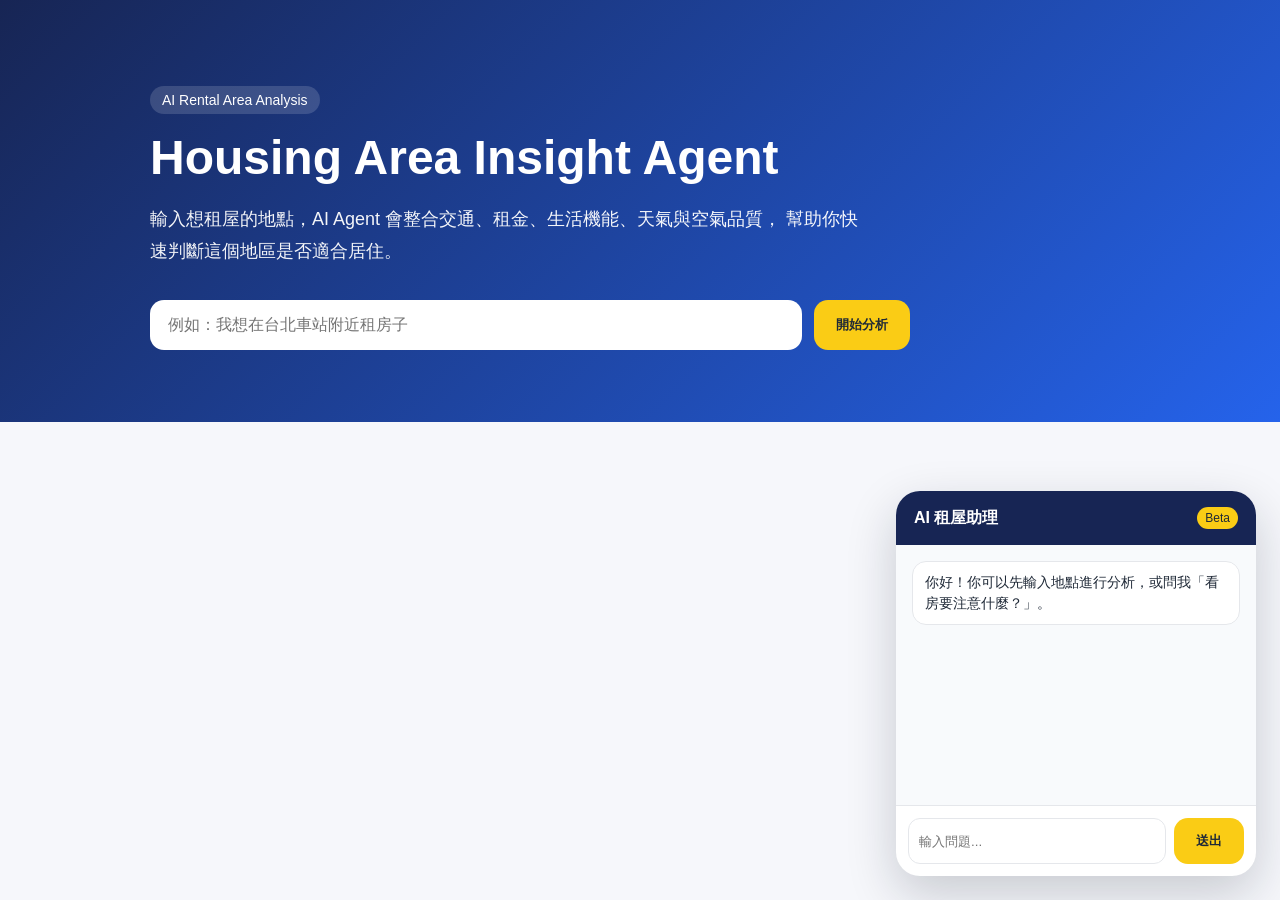
==== templates/index.html @ 74d87baa "feat: add initial housing area insight web app" ====
<!DOCTYPE html>
<html lang="zh-Hant">
<head>
    <meta charset="UTF-8">
    <meta name="viewport" content="width=device-width, initial-scale=1.0">
    <title>Housing Area Insight Agent</title>
    <link rel="stylesheet" href="/static/css/style.css">
</head>
<body>
    <header class="hero">
        <div class="hero-content">
            <p class="tag">AI Rental Area Analysis</p>
            <h1>Housing Area Insight Agent</h1>
            <p class="subtitle">
                輸入想租屋的地點，AI Agent 會整合交通、租金、生活機能、天氣與空氣品質，
                幫助你快速判斷這個地區是否適合居住。
            </p>

            <div class="search-box">
                <input id="locationInput" type="text" placeholder="例如：我想在台北車站附近租房子">
                <button onclick="analyzeArea()">開始分析</button>
            </div>
        </div>
    </header>

    <main class="container">
        <section id="loading" class="loading hidden">
            AI Agent 正在分析中...
        </section>

        <section id="resultSection" class="hidden">
            <h2 id="resultTitle">地區分析結果</h2>

            <div class="cards">
                <div class="card">
                    <p class="card-label">交通便利性</p>
                    <h3 id="transportScore">--</h3>
                    <p id="transportSummary">--</p>
                </div>

                <div class="card">
                    <p class="card-label">生活機能</p>
                    <h3 id="facilityScore">--</h3>
                    <p id="facilitySummary">--</p>
                </div>

                <div class="card">
                    <p class="card-label">租金等級</p>
                    <h3 id="rentalLevel">--</h3>
                    <p id="rentalSummary">--</p>
                </div>

                <div class="card">
                    <p class="card-label">空氣品質</p>
                    <h3 id="airQuality">--</h3>
                    <p id="airSummary">--</p>
                </div>
            </div>

            <section class="analysis-panel">
                <h2>AI 地區摘要</h2>
                <p id="aiSummary"></p>
            </section>

            <section class="details-grid">
                <div class="detail-card">
                    <h3>天氣資訊</h3>
                    <p id="weatherInfo"></p>
                </div>

                <div class="detail-card">
                    <h3>租金資訊</h3>
                    <p id="rentalInfo"></p>
                </div>

                <div class="detail-card">
                    <h3>優點</h3>
                    <ul id="prosList"></ul>
                </div>

                <div class="detail-card">
                    <h3>可能缺點</h3>
                    <ul id="consList"></ul>
                </div>

                <div class="detail-card wide">
                    <h3>適合族群</h3>
                    <ul id="suitableList"></ul>
                </div>

                <div class="detail-card wide">
                    <h3>整體建議</h3>
                    <p id="suggestion"></p>
                </div>
            </section>
        </section>
    </main>

    <section class="chatbot">
        <div class="chat-header">
            <strong>AI 租屋助理</strong>
            <span>Beta</span>
        </div>

        <div id="chatMessages" class="chat-messages">
            <div class="bot-message">
                你好！你可以先輸入地點進行分析，或問我「看房要注意什麼？」。
            </div>
        </div>

        <div class="chat-input">
            <input id="chatInput" type="text" placeholder="輸入問題...">
            <button onclick="sendChat()">送出</button>
        </div>
    </section>

    <script src="/static/js/app.js"></script>
</body>
</html>
---- static/css/style.css ----
* {
    box-sizing: border-box;
}

body {
    margin: 0;
    font-family: -apple-system, BlinkMacSystemFont, "Segoe UI", "Noto Sans TC", sans-serif;
    background: #f6f7fb;
    color: #1f2937;
}

.hero {
    padding: 72px 24px;
    background: linear-gradient(135deg, #172554, #2563eb);
    color: white;
}

.hero-content {
    max-width: 980px;
    margin: 0 auto;
}

.tag {
    display: inline-block;
    padding: 6px 12px;
    border-radius: 999px;
    background: rgba(255, 255, 255, 0.15);
    font-size: 14px;
    margin-bottom: 16px;
}

h1 {
    font-size: 48px;
    margin: 0 0 16px;
}

.subtitle {
    max-width: 720px;
    line-height: 1.8;
    font-size: 18px;
    opacity: 0.95;
}

.search-box {
    margin-top: 32px;
    display: flex;
    max-width: 760px;
    gap: 12px;
}

.search-box input {
    flex: 1;
    padding: 16px 18px;
    border-radius: 14px;
    border: none;
    font-size: 16px;
}

.search-box button,
.chat-input button {
    padding: 14px 22px;
    border: none;
    border-radius: 14px;
    background: #facc15;
    color: #1f2937;
    font-weight: 700;
    cursor: pointer;
}

.container {
    max-width: 1100px;
    margin: 40px auto 120px;
    padding: 0 24px;
}

.hidden {
    display: none;
}

.loading {
    padding: 24px;
    border-radius: 18px;
    background: white;
    box-shadow: 0 12px 30px rgba(15, 23, 42, 0.08);
}

.cards {
    display: grid;
    grid-template-columns: repeat(4, 1fr);
    gap: 18px;
    margin: 24px 0;
}

.card,
.analysis-panel,
.detail-card {
    background: white;
    border-radius: 22px;
    padding: 24px;
    box-shadow: 0 12px 30px rgba(15, 23, 42, 0.08);
}

.card-label {
    color: #64748b;
    font-size: 14px;
    margin: 0 0 8px;
}

.card h3 {
    margin: 0 0 12px;
    font-size: 28px;
    color: #1d4ed8;
}

.card p,
.analysis-panel p,
.detail-card p,
.detail-card li {
    line-height: 1.7;
}

.analysis-panel {
    margin: 24px 0;
}

.details-grid {
    display: grid;
    grid-template-columns: repeat(2, 1fr);
    gap: 18px;
}

.wide {
    grid-column: span 1;
}

.chatbot {
    position: fixed;
    right: 24px;
    bottom: 24px;
    width: 360px;
    background: white;
    border-radius: 24px;
    box-shadow: 0 18px 50px rgba(15, 23, 42, 0.2);
    overflow: hidden;
    z-index: 10;
}

.chat-header {
    padding: 16px 18px;
    background: #172554;
    color: white;
    display: flex;
    justify-content: space-between;
    align-items: center;
}

.chat-header span {
    font-size: 12px;
    background: #facc15;
    color: #1f2937;
    padding: 4px 8px;
    border-radius: 999px;
}

.chat-messages {
    height: 260px;
    padding: 16px;
    overflow-y: auto;
    background: #f8fafc;
}

.bot-message,
.user-message {
    padding: 10px 12px;
    border-radius: 14px;
    margin-bottom: 10px;
    line-height: 1.5;
    font-size: 14px;
}

.bot-message {
    background: white;
    border: 1px solid #e5e7eb;
}

.user-message {
    background: #dbeafe;
    margin-left: 40px;
}

.chat-input {
    padding: 12px;
    display: flex;
    gap: 8px;
    border-top: 1px solid #e5e7eb;
}

.chat-input input {
    flex: 1;
    border: 1px solid #e5e7eb;
    border-radius: 12px;
    padding: 10px;
}

@media (max-width: 900px) {
    .cards,
    .details-grid {
        grid-template-columns: 1fr;
    }

    .search-box {
        flex-direction: column;
    }

    .chatbot {
        position: static;
        width: auto;
        margin: 24px;
    }

    h1 {
        font-size: 36px;
    }
}
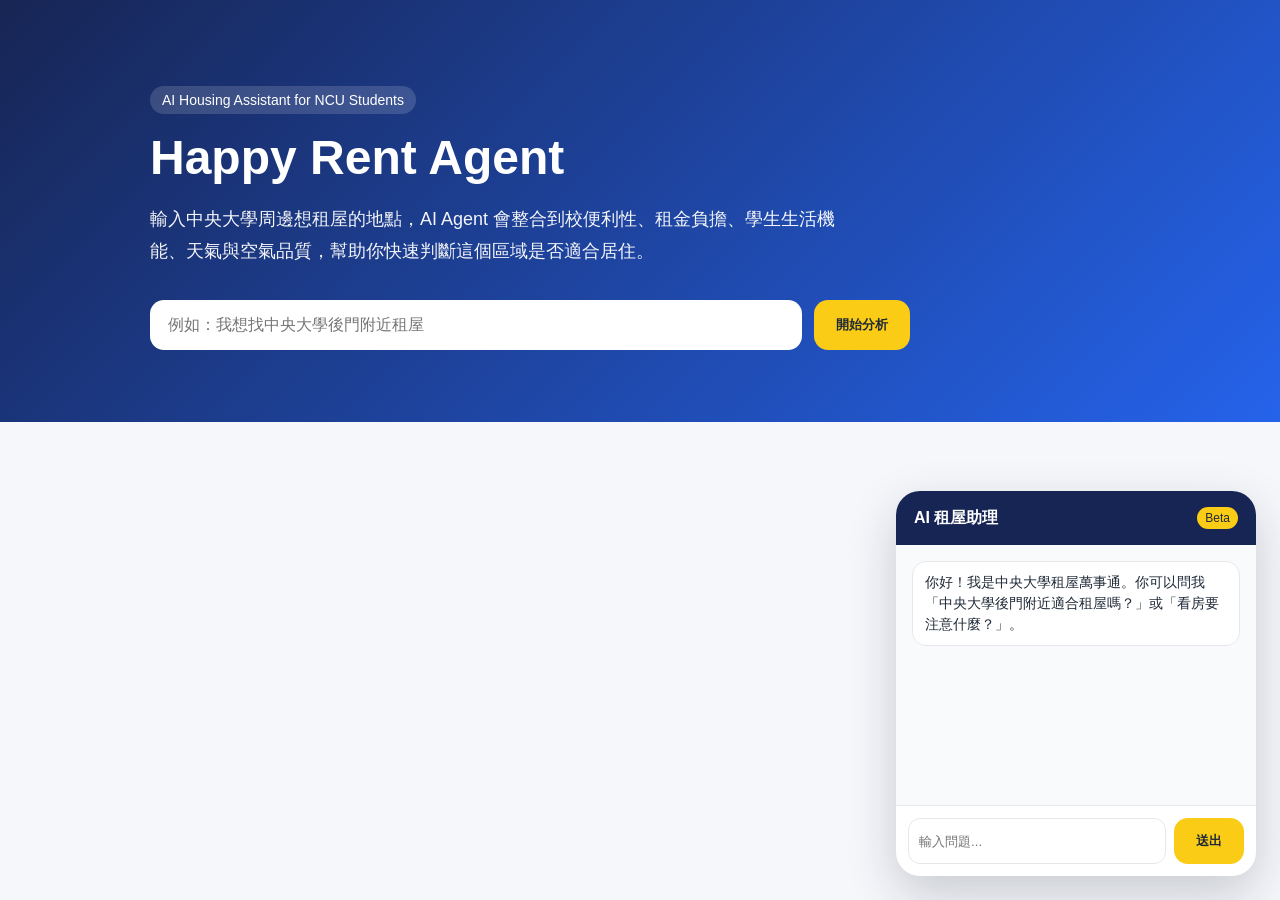
==== commit 17138cb8: "feat: add NCU commute analysis" ====
--- a/templates/index.html
+++ b/templates/index.html
@@ -9,15 +9,14 @@
 <body>
     <header class="hero">
         <div class="hero-content">
-            <p class="tag">AI Rental Area Analysis</p>
-            <h1>Housing Area Insight Agent</h1>
+            <p class="tag">AI Housing Assistant for NCU Students</p>
+            <h1>Happy Rent Agent</h1>
             <p class="subtitle">
-                輸入想租屋的地點，AI Agent 會整合交通、租金、生活機能、天氣與空氣品質，
-                幫助你快速判斷這個地區是否適合居住。
+                輸入中央大學周邊想租屋的地點，AI Agent 會整合到校便利性、租金負擔、學生生活機能、天氣與空氣品質，幫助你快速判斷這個區域是否適合居住。
             </p>
 
             <div class="search-box">
-                <input id="locationInput" type="text" placeholder="例如：我想在台北車站附近租房子">
+                <input id="locationInput" type="text" placeholder="例如：我想找中央大學後門附近租屋">
                 <button onclick="analyzeArea()">開始分析</button>
             </div>
         </div>
@@ -33,9 +32,9 @@
 
             <div class="cards">
                 <div class="card">
-                    <p class="card-label">交通便利性</p>
-                    <h3 id="transportScore">--</h3>
-                    <p id="transportSummary">--</p>
+                    <p class="card-label">到校便利性</p>
+                    <h3 id="commuteScore">--</h3>
+                    <p id="commuteSummary">--</p>
                 </div>
 
                 <div class="card">
@@ -45,7 +44,7 @@
                 </div>
 
                 <div class="card">
-                    <p class="card-label">租金等級</p>
+                    <p class="card-label">租金負擔</p>
                     <h3 id="rentalLevel">--</h3>
                     <p id="rentalSummary">--</p>
                 </div>
@@ -60,9 +59,13 @@
             <section class="analysis-panel">
                 <h2>AI 地區摘要</h2>
                 <p id="aiSummary"></p>
+                <p class="coordinate-text" id="coordinateText"></p>
             </section>
-
             <section class="details-grid">
+                <div class="detail-card">
+                    <h3>到校方式估算</h3>
+                    <p id="commuteInfo"></p>
+                </div>
                 <div class="detail-card">
                     <h3>天氣資訊</h3>
                     <p id="weatherInfo"></p>
@@ -104,7 +107,7 @@
 
         <div id="chatMessages" class="chat-messages">
             <div class="bot-message">
-                你好！你可以先輸入地點進行分析，或問我「看房要注意什麼？」。
+                你好！我是中央大學租屋萬事通。你可以問我「中央大學後門附近適合租屋嗎？」或「看房要注意什麼？」。
             </div>
         </div>
 
--- a/static/css/style.css
+++ b/static/css/style.css
@@ -221,4 +221,10 @@
     h1 {
         font-size: 36px;
     }
+}
+
+.coordinate-text {
+    margin-top: 12px;
+    color: #64748b;
+    font-size: 14px;
 }
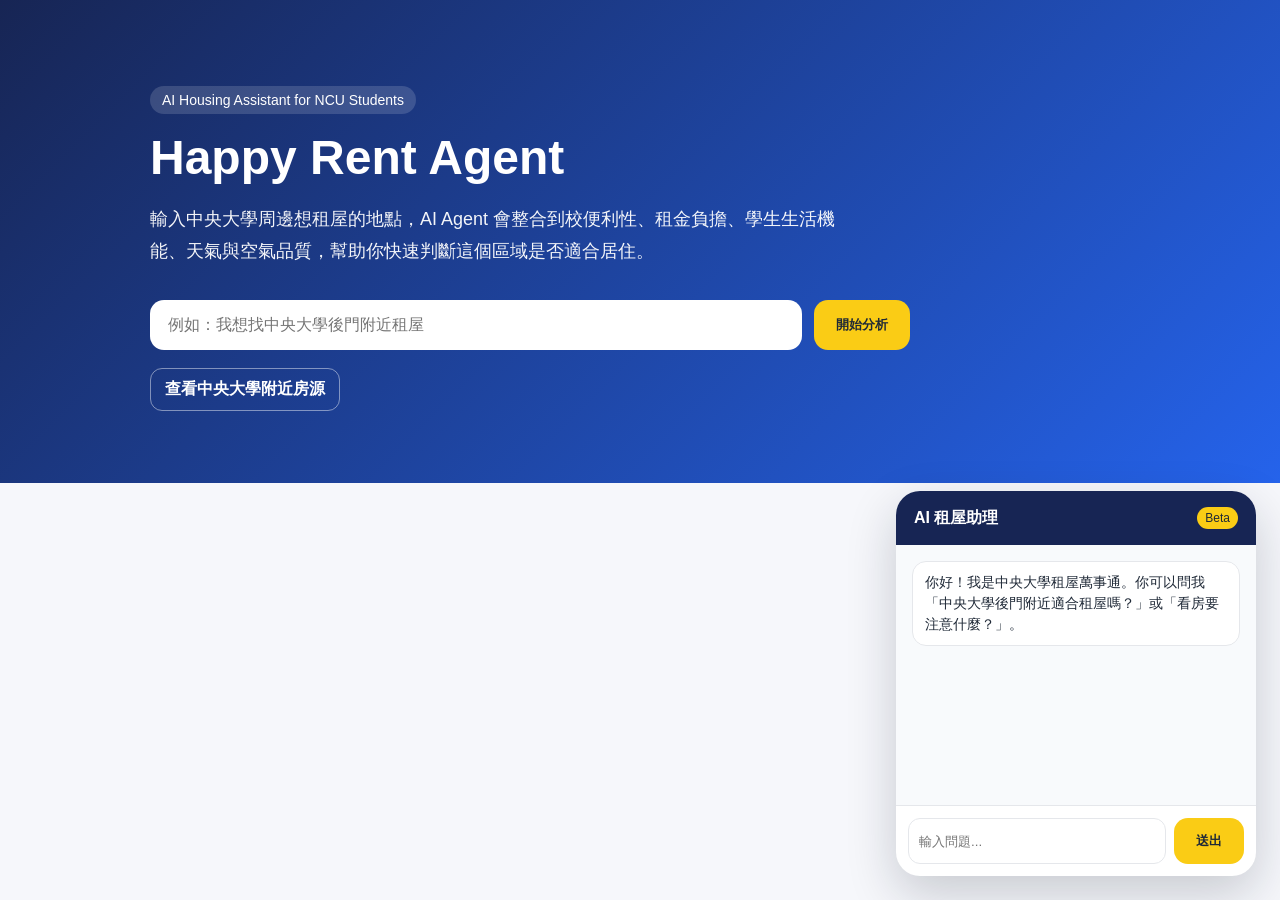
==== commit aded24a2: "feat: add listings page with database data" ====
--- a/templates/index.html
+++ b/templates/index.html
@@ -18,6 +18,11 @@
             <div class="search-box">
                 <input id="locationInput" type="text" placeholder="例如：我想找中央大學後門附近租屋">
                 <button onclick="analyzeArea()">開始分析</button>
+            </div>
+            <div class="hero-actions">
+                <a href="/listings" class="secondary-link">
+                    查看中央大學附近房源
+                </a>
             </div>
         </div>
     </header>
@@ -74,6 +79,7 @@
                 <div class="detail-card">
                     <h3>租金資訊</h3>
                     <p id="rentalInfo"></p>
+                    <p class="source-text" id="rentalNote"></p>
                 </div>
 
                 <div class="detail-card">
--- a/static/css/style.css
+++ b/static/css/style.css
@@ -227,4 +227,283 @@
     margin-top: 12px;
     color: #64748b;
     font-size: 14px;
+}
+.source-text {
+    margin-top: 10px;
+    color: #94a3b8;
+    font-size: 13px;
+}
+
+/* ============================================================
+   Navbar 導覽列
+   ============================================================ */
+
+.navbar {
+    height: 72px;
+    padding: 0 32px;
+    background: white;
+    display: flex;
+    align-items: center;
+    justify-content: space-between;
+    box-shadow: 0 8px 24px rgba(15, 23, 42, 0.06);
+    position: sticky;
+    top: 0;
+    z-index: 20;
+}
+
+.nav-brand {
+    font-weight: 800;
+    color: #172554;
+    font-size: 20px;
+}
+
+.nav-links {
+    display: flex;
+    gap: 18px;
+}
+
+.nav-links a {
+    color: #334155;
+    text-decoration: none;
+    font-weight: 600;
+}
+
+.nav-links a:hover {
+    color: #2563eb;
+}
+
+
+/* ============================================================
+   Listings Page 房源列表頁
+   ============================================================ */
+
+.listings-hero {
+    padding: 56px 24px;
+    background: linear-gradient(135deg, #172554, #1d4ed8);
+    color: white;
+}
+
+.listings-hero > div {
+    max-width: 1100px;
+    margin: 0 auto;
+}
+
+.filter-panel {
+    background: white;
+    border-radius: 22px;
+    padding: 20px;
+    margin-bottom: 24px;
+    display: grid;
+    grid-template-columns: 1.4fr 1fr 1fr auto;
+    gap: 16px;
+    align-items: end;
+    box-shadow: 0 12px 30px rgba(15, 23, 42, 0.08);
+}
+
+.filter-group {
+    display: flex;
+    flex-direction: column;
+    gap: 8px;
+}
+
+.filter-group label {
+    font-size: 14px;
+    color: #64748b;
+    font-weight: 700;
+}
+
+.filter-group input,
+.filter-group select {
+    padding: 12px 14px;
+    border: 1px solid #e5e7eb;
+    border-radius: 14px;
+    font-size: 15px;
+}
+
+.filter-button {
+    padding: 13px 18px;
+    border: none;
+    border-radius: 14px;
+    background: #facc15;
+    color: #1f2937;
+    font-weight: 800;
+    cursor: pointer;
+}
+
+.listing-count {
+    margin: 18px 0;
+    color: #475569;
+}
+
+.listing-grid {
+    display: grid;
+    grid-template-columns: repeat(3, 1fr);
+    gap: 22px;
+}
+
+.listing-card {
+    background: white;
+    border-radius: 24px;
+    overflow: hidden;
+    box-shadow: 0 12px 30px rgba(15, 23, 42, 0.08);
+    display: flex;
+    flex-direction: column;
+}
+
+.listing-image-wrap {
+    width: 100%;
+    height: 190px;
+    background: #e2e8f0;
+    overflow: hidden;
+}
+
+.listing-image {
+    width: 100%;
+    height: 100%;
+    object-fit: cover;
+    display: block;
+}
+
+/* 圖片載入失敗時，避免畫面整個破掉 */
+.listing-image:not([src]),
+.listing-image[src=""] {
+    display: none;
+}
+
+.listing-content {
+    padding: 20px;
+}
+
+.listing-topline {
+    display: flex;
+    gap: 8px;
+    margin-bottom: 12px;
+}
+
+.area-badge,
+.room-badge {
+    padding: 5px 10px;
+    border-radius: 999px;
+    font-size: 12px;
+    font-weight: 700;
+}
+
+.area-badge {
+    background: #dbeafe;
+    color: #1d4ed8;
+}
+
+.room-badge {
+    background: #fef3c7;
+    color: #92400e;
+}
+
+.listing-card h2 {
+    font-size: 20px;
+    margin: 0 0 8px;
+    color: #0f172a;
+}
+
+.listing-address {
+    color: #64748b;
+    line-height: 1.6;
+    min-height: 48px;
+}
+
+.listing-rent {
+    font-size: 24px;
+    font-weight: 800;
+    color: #1d4ed8;
+    margin: 16px 0 10px;
+}
+
+.listing-meta {
+    display: flex;
+    flex-wrap: wrap;
+    gap: 8px;
+    margin-bottom: 12px;
+}
+
+.listing-meta span {
+    background: #f1f5f9;
+    padding: 6px 9px;
+    border-radius: 10px;
+    font-size: 13px;
+    color: #475569;
+}
+
+.listing-description {
+    color: #475569;
+    line-height: 1.7;
+    min-height: 52px;
+}
+
+.listing-actions {
+    margin-top: 16px;
+}
+
+.primary-link {
+    display: inline-block;
+    text-decoration: none;
+    background: #172554;
+    color: white;
+    padding: 10px 14px;
+    border-radius: 12px;
+    font-weight: 700;
+}
+
+.primary-link:hover {
+    background: #1d4ed8;
+}
+
+
+/* ============================================================
+   Responsive
+   ============================================================ */
+
+@media (max-width: 1000px) {
+    .listing-grid {
+        grid-template-columns: repeat(2, 1fr);
+    }
+
+    .filter-panel {
+        grid-template-columns: 1fr 1fr;
+    }
+}
+
+@media (max-width: 680px) {
+    .navbar {
+        padding: 0 18px;
+    }
+
+    .nav-links {
+        gap: 10px;
+        font-size: 14px;
+    }
+
+    .listing-grid {
+        grid-template-columns: 1fr;
+    }
+
+    .filter-panel {
+        grid-template-columns: 1fr;
+    }
+}
+
+.hero-actions {
+    margin-top: 18px;
+}
+
+.secondary-link {
+    display: inline-block;
+    color: white;
+    text-decoration: none;
+    font-weight: 700;
+    border: 1px solid rgba(255, 255, 255, 0.45);
+    padding: 10px 14px;
+    border-radius: 12px;
+}
+
+.secondary-link:hover {
+    background: rgba(255, 255, 255, 0.12);
 }
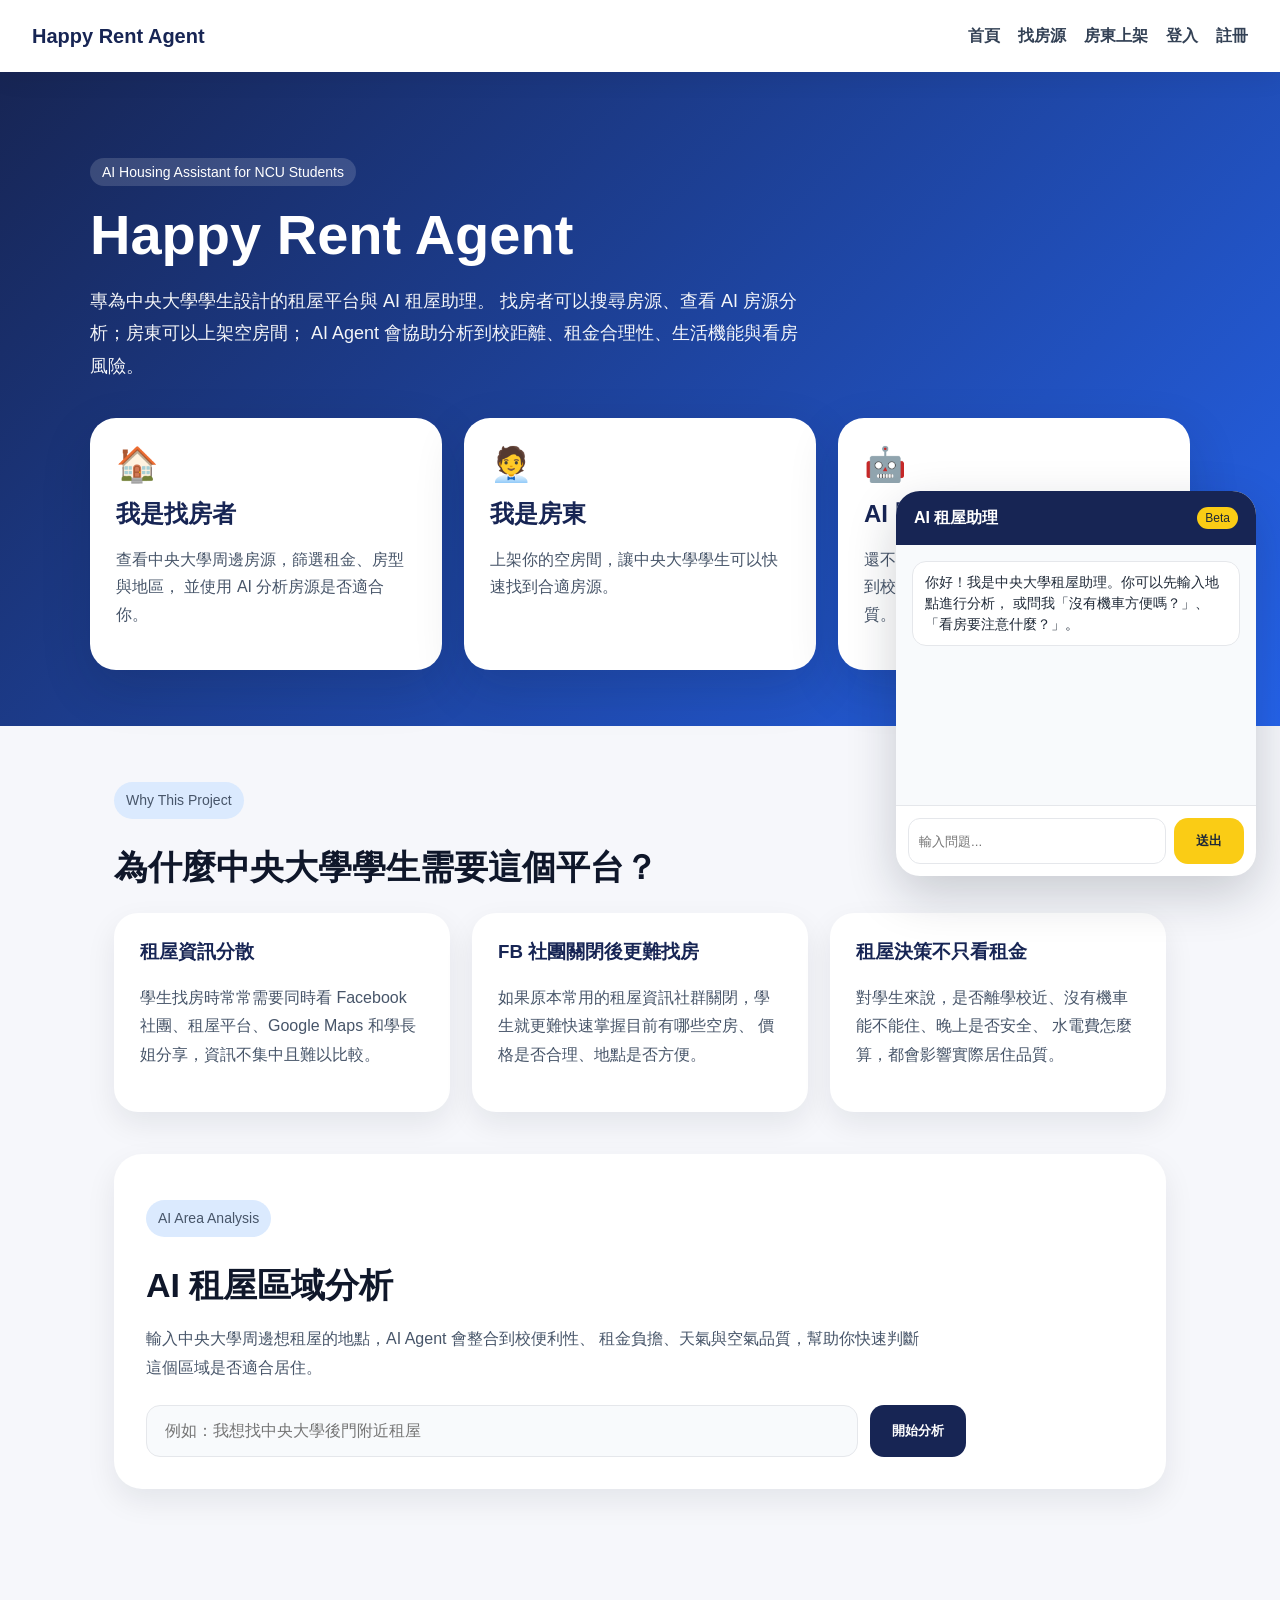
==== commit c038d989: "refactor: redesign homepage for rental platform" ====
--- a/templates/index.html
+++ b/templates/index.html
@@ -2,109 +2,225 @@
 <html lang="zh-Hant">
 <head>
     <meta charset="UTF-8">
+
+    <!-- 讓網頁在手機上也能正常縮放 -->
     <meta name="viewport" content="width=device-width, initial-scale=1.0">
-    <title>Housing Area Insight Agent</title>
+
+    <title>Happy Rent Agent | 中央大學租屋平台</title>
+
+    <!-- 共用 CSS -->
     <link rel="stylesheet" href="/static/css/style.css">
 </head>
 <body>
-    <header class="hero">
-        <div class="hero-content">
+
+    <!-- 導覽列 -->
+    <nav class="navbar">
+        <div class="nav-brand">
+            Happy Rent Agent
+        </div>
+
+        <div class="nav-links">
+            <a href="/">首頁</a>
+            <a href="/listings">找房源</a>
+            <a href="/landlord/new">房東上架</a>
+            <a href="/login">登入</a>
+            <a href="/register">註冊</a>
+        </div>
+    </nav>
+
+    <!-- 首頁 Hero 區塊 -->
+    <header class="home-hero">
+        <div class="home-hero-content">
+
             <p class="tag">AI Housing Assistant for NCU Students</p>
+
             <h1>Happy Rent Agent</h1>
+
             <p class="subtitle">
-                輸入中央大學周邊想租屋的地點，AI Agent 會整合到校便利性、租金負擔、學生生活機能、天氣與空氣品質，幫助你快速判斷這個區域是否適合居住。
+                專為中央大學學生設計的租屋平台與 AI 租屋助理。
+                找房者可以搜尋房源、查看 AI 房源分析；房東可以上架空房間；
+                AI Agent 會協助分析到校距離、租金合理性、生活機能與看房風險。
             </p>
 
-            <div class="search-box">
+            <!-- 三個主要入口 -->
+            <div class="home-action-grid">
+
+                <!-- 找房者入口 -->
+                <a href="/listings" class="home-action-card">
+                    <span class="action-icon">🏠</span>
+                    <h2>我是找房者</h2>
+                    <p>
+                        查看中央大學周邊房源，篩選租金、房型與地區，
+                        並使用 AI 分析房源是否適合你。
+                    </p>
+                </a>
+
+                <!-- 房東入口 -->
+                <a href="/landlord/new" class="home-action-card">
+                    <span class="action-icon">🧑‍💼</span>
+                    <h2>我是房東</h2>
+                    <p>
+                        上架你的空房間，讓中央大學學生可以快速找到合適房源。
+                    </p>
+                </a>
+
+                <!-- AI 分析入口 -->
+                <a href="#ai-area-analysis" class="home-action-card">
+                    <span class="action-icon">🤖</span>
+                    <h2>AI 區域分析</h2>
+                    <p>
+                        還不確定要住哪裡？輸入地點，讓 AI 分析到校便利性、
+                        租金負擔、天氣與空氣品質。
+                    </p>
+                </a>
+
+            </div>
+        </div>
+    </header>
+
+    <!-- 專案痛點介紹 -->
+    <main class="container">
+
+        <section class="problem-section">
+            <div class="section-heading">
+                <p class="tag dark-tag">Why This Project</p>
+                <h2>為什麼中央大學學生需要這個平台？</h2>
+            </div>
+
+            <div class="problem-grid">
+
+                <div class="problem-card">
+                    <h3>租屋資訊分散</h3>
+                    <p>
+                        學生找房時常常需要同時看 Facebook 社團、租屋平台、Google Maps
+                        和學長姐分享，資訊不集中且難以比較。
+                    </p>
+                </div>
+
+                <div class="problem-card">
+                    <h3>FB 社團關閉後更難找房</h3>
+                    <p>
+                        如果原本常用的租屋資訊社群關閉，學生就更難快速掌握目前有哪些空房、
+                        價格是否合理、地點是否方便。
+                    </p>
+                </div>
+
+                <div class="problem-card">
+                    <h3>租屋決策不只看租金</h3>
+                    <p>
+                        對學生來說，是否離學校近、沒有機車能不能住、晚上是否安全、
+                        水電費怎麼算，都會影響實際居住品質。
+                    </p>
+                </div>
+
+            </div>
+        </section>
+
+        <!-- AI 區域分析區塊 -->
+        <section id="ai-area-analysis" class="ai-analysis-home-section">
+
+            <div class="section-heading">
+                <p class="tag dark-tag">AI Area Analysis</p>
+                <h2>AI 租屋區域分析</h2>
+                <p>
+                    輸入中央大學周邊想租屋的地點，AI Agent 會整合到校便利性、
+                    租金負擔、天氣與空氣品質，幫助你快速判斷這個區域是否適合居住。
+                </p>
+            </div>
+
+            <!-- AI 搜尋框 -->
+            <div class="search-box light-search-box">
                 <input id="locationInput" type="text" placeholder="例如：我想找中央大學後門附近租屋">
                 <button onclick="analyzeArea()">開始分析</button>
             </div>
-            <div class="hero-actions">
-                <a href="/listings" class="secondary-link">
-                    查看中央大學附近房源
-                </a>
-            </div>
-        </div>
-    </header>
-
-    <main class="container">
-        <section id="loading" class="loading hidden">
-            AI Agent 正在分析中...
-        </section>
-
-        <section id="resultSection" class="hidden">
-            <h2 id="resultTitle">地區分析結果</h2>
-
-            <div class="cards">
-                <div class="card">
-                    <p class="card-label">到校便利性</p>
-                    <h3 id="commuteScore">--</h3>
-                    <p id="commuteSummary">--</p>
-                </div>
-
-                <div class="card">
-                    <p class="card-label">生活機能</p>
-                    <h3 id="facilityScore">--</h3>
-                    <p id="facilitySummary">--</p>
-                </div>
-
-                <div class="card">
-                    <p class="card-label">租金負擔</p>
-                    <h3 id="rentalLevel">--</h3>
-                    <p id="rentalSummary">--</p>
-                </div>
-
-                <div class="card">
-                    <p class="card-label">空氣品質</p>
-                    <h3 id="airQuality">--</h3>
-                    <p id="airSummary">--</p>
-                </div>
-            </div>
-
-            <section class="analysis-panel">
-                <h2>AI 地區摘要</h2>
-                <p id="aiSummary"></p>
-                <p class="coordinate-text" id="coordinateText"></p>
+
+            <!-- loading 區塊 -->
+            <section id="loading" class="loading hidden">
+                AI Agent 正在分析中...
             </section>
-            <section class="details-grid">
-                <div class="detail-card">
-                    <h3>到校方式估算</h3>
-                    <p id="commuteInfo"></p>
-                </div>
-                <div class="detail-card">
-                    <h3>天氣資訊</h3>
-                    <p id="weatherInfo"></p>
-                </div>
-
-                <div class="detail-card">
-                    <h3>租金資訊</h3>
-                    <p id="rentalInfo"></p>
-                    <p class="source-text" id="rentalNote"></p>
-                </div>
-
-                <div class="detail-card">
-                    <h3>優點</h3>
-                    <ul id="prosList"></ul>
-                </div>
-
-                <div class="detail-card">
-                    <h3>可能缺點</h3>
-                    <ul id="consList"></ul>
-                </div>
-
-                <div class="detail-card wide">
-                    <h3>適合族群</h3>
-                    <ul id="suitableList"></ul>
-                </div>
-
-                <div class="detail-card wide">
-                    <h3>整體建議</h3>
-                    <p id="suggestion"></p>
-                </div>
+
+            <!-- AI 分析結果 -->
+            <section id="resultSection" class="hidden">
+                <h2 id="resultTitle">地區分析結果</h2>
+
+                <div class="cards">
+                    <div class="card">
+                        <p class="card-label">到校便利性</p>
+                        <h3 id="commuteScore">--</h3>
+                        <p id="commuteSummary">--</p>
+                    </div>
+
+                    <div class="card">
+                        <p class="card-label">學生生活機能</p>
+                        <h3 id="facilityScore">--</h3>
+                        <p id="facilitySummary">--</p>
+                    </div>
+
+                    <div class="card">
+                        <p class="card-label">租金負擔</p>
+                        <h3 id="rentalLevel">--</h3>
+                        <p id="rentalSummary">--</p>
+                    </div>
+
+                    <div class="card">
+                        <p class="card-label">空氣品質</p>
+                        <h3 id="airQuality">--</h3>
+                        <p id="airSummary">--</p>
+                    </div>
+                </div>
+
+                <section class="analysis-panel">
+                    <h2>AI 地區摘要</h2>
+                    <p id="aiSummary"></p>
+                    <p class="coordinate-text" id="coordinateText"></p>
+                </section>
+
+                <section class="details-grid">
+
+                    <div class="detail-card">
+                        <h3>到校方式估算</h3>
+                        <p id="commuteInfo"></p>
+                    </div>
+
+                    <div class="detail-card">
+                        <h3>天氣資訊</h3>
+                        <p id="weatherInfo"></p>
+                        <p class="source-text" id="weatherSource"></p>
+                    </div>
+
+                    <div class="detail-card">
+                        <h3>租金資訊</h3>
+                        <p id="rentalInfo"></p>
+                        <p class="source-text" id="rentalNote"></p>
+                    </div>
+
+                    <div class="detail-card">
+                        <h3>優點</h3>
+                        <ul id="prosList"></ul>
+                    </div>
+
+                    <div class="detail-card">
+                        <h3>可能缺點</h3>
+                        <ul id="consList"></ul>
+                    </div>
+
+                    <div class="detail-card">
+                        <h3>適合族群</h3>
+                        <ul id="suitableList"></ul>
+                    </div>
+
+                    <div class="detail-card wide">
+                        <h3>整體建議</h3>
+                        <p id="suggestion"></p>
+                    </div>
+
+                </section>
             </section>
+
         </section>
     </main>
 
+    <!-- 右下角 Chatbot -->
     <section class="chatbot">
         <div class="chat-header">
             <strong>AI 租屋助理</strong>
@@ -113,7 +229,8 @@
 
         <div id="chatMessages" class="chat-messages">
             <div class="bot-message">
-                你好！我是中央大學租屋萬事通。你可以問我「中央大學後門附近適合租屋嗎？」或「看房要注意什麼？」。
+                你好！我是中央大學租屋助理。你可以先輸入地點進行分析，
+                或問我「沒有機車方便嗎？」、「看房要注意什麼？」。
             </div>
         </div>
 
@@ -123,6 +240,7 @@
         </div>
     </section>
 
+    <!-- 原本 AI 分析與 chatbot 使用的 JS -->
     <script src="/static/js/app.js"></script>
 </body>
 </html>
--- a/static/css/style.css
+++ b/static/css/style.css
@@ -506,4 +506,663 @@
 
 .secondary-link:hover {
     background: rgba(255, 255, 255, 0.12);
+}
+/* ============================================================
+   Listing Detail Page 房源詳細頁
+   ============================================================ */
+
+.back-link-wrap {
+    margin-bottom: 20px;
+}
+
+.back-link {
+    color: #2563eb;
+    text-decoration: none;
+    font-weight: 700;
+}
+
+.back-link:hover {
+    text-decoration: underline;
+}
+
+.detail-layout {
+    display: grid;
+    grid-template-columns: 1.1fr 1fr;
+    gap: 24px;
+    margin-bottom: 28px;
+}
+
+.detail-image-card,
+.detail-info-card,
+.detail-section {
+    background: white;
+    border-radius: 24px;
+    box-shadow: 0 12px 30px rgba(15, 23, 42, 0.08);
+}
+
+.detail-image-card {
+    overflow: hidden;
+    min-height: 420px;
+}
+
+.detail-image {
+    width: 100%;
+    height: 100%;
+    min-height: 420px;
+    object-fit: cover;
+    display: block;
+}
+
+.detail-info-card {
+    padding: 28px;
+}
+
+.detail-info-card h1 {
+    color: #0f172a;
+    font-size: 34px;
+    margin: 14px 0 12px;
+}
+
+.detail-address {
+    color: #64748b;
+    line-height: 1.7;
+}
+
+.detail-rent {
+    font-size: 34px;
+    font-weight: 900;
+    color: #1d4ed8;
+    margin: 24px 0;
+}
+
+.detail-meta-grid {
+    display: grid;
+    grid-template-columns: repeat(2, 1fr);
+    gap: 14px;
+    margin-bottom: 22px;
+}
+
+.detail-meta-grid div {
+    background: #f8fafc;
+    border-radius: 16px;
+    padding: 14px;
+}
+
+.meta-label {
+    display: block;
+    color: #64748b;
+    font-size: 13px;
+    margin-bottom: 6px;
+}
+
+.detail-description {
+    color: #475569;
+    line-height: 1.8;
+}
+
+.contact-box {
+    margin-top: 22px;
+    padding: 18px;
+    background: #eff6ff;
+    border-radius: 18px;
+}
+
+.contact-box h3 {
+    margin-top: 0;
+    color: #172554;
+}
+
+.contact-box p {
+    margin: 8px 0;
+}
+
+.detail-section {
+    padding: 28px;
+    margin-bottom: 28px;
+}
+
+.detail-section h2 {
+    margin-top: 0;
+    color: #0f172a;
+}
+
+.feature-grid {
+    display: grid;
+    grid-template-columns: repeat(3, 1fr);
+    gap: 14px;
+}
+
+.feature-item {
+    background: #f8fafc;
+    border-radius: 16px;
+    padding: 14px;
+    color: #334155;
+    font-weight: 700;
+}
+
+.ai-detail-section {
+    background: #f8fafc;
+}
+
+.section-heading-row {
+    display: flex;
+    justify-content: space-between;
+    align-items: center;
+}
+
+.dark-tag {
+    background: #dbeafe;
+    color: #1d4ed8;
+}
+
+.detail-ai-cards {
+    grid-template-columns: repeat(4, 1fr);
+}
+
+.checklist-grid {
+    display: grid;
+    grid-template-columns: repeat(2, 1fr);
+    gap: 14px;
+}
+
+.checklist-item {
+    background: #f8fafc;
+    border-left: 5px solid #facc15;
+    border-radius: 14px;
+    padding: 14px 16px;
+    color: #334155;
+    font-weight: 700;
+}
+
+
+/* ============================================================
+   Listing Detail Responsive
+   ============================================================ */
+
+@media (max-width: 1000px) {
+    .detail-layout {
+        grid-template-columns: 1fr;
+    }
+
+    .detail-ai-cards {
+        grid-template-columns: repeat(2, 1fr);
+    }
+
+    .feature-grid {
+        grid-template-columns: repeat(2, 1fr);
+    }
+}
+
+@media (max-width: 680px) {
+    .detail-info-card h1 {
+        font-size: 28px;
+    }
+
+    .detail-rent {
+        font-size: 28px;
+    }
+
+    .detail-meta-grid,
+    .detail-ai-cards,
+    .feature-grid,
+    .checklist-grid {
+        grid-template-columns: 1fr;
+    }
+}
+/* ============================================================
+   New Listing Form 房東上架頁
+   ============================================================ */
+
+.form-hero {
+    background: white;
+    border-radius: 24px;
+    padding: 32px;
+    margin-bottom: 24px;
+    box-shadow: 0 12px 30px rgba(15, 23, 42, 0.08);
+}
+
+.form-hero h1 {
+    color: #0f172a;
+    font-size: 38px;
+    margin: 12px 0;
+}
+
+.form-hero p {
+    color: #475569;
+    line-height: 1.8;
+    max-width: 760px;
+}
+
+.error-box {
+    background: #fee2e2;
+    color: #991b1b;
+    border-radius: 16px;
+    padding: 14px 18px;
+    margin-bottom: 20px;
+    font-weight: 700;
+}
+
+.listing-form {
+    display: flex;
+    flex-direction: column;
+    gap: 24px;
+}
+
+.form-section {
+    background: white;
+    border-radius: 24px;
+    padding: 28px;
+    box-shadow: 0 12px 30px rgba(15, 23, 42, 0.08);
+}
+
+.form-section h2 {
+    margin-top: 0;
+    color: #0f172a;
+}
+
+.form-grid {
+    display: grid;
+    grid-template-columns: repeat(2, 1fr);
+    gap: 18px;
+}
+
+.form-group {
+    display: flex;
+    flex-direction: column;
+    gap: 8px;
+}
+
+.form-group label {
+    font-weight: 800;
+    color: #334155;
+}
+
+.form-group input,
+.form-group select,
+.form-group textarea {
+    padding: 13px 14px;
+    border: 1px solid #e5e7eb;
+    border-radius: 14px;
+    font-size: 15px;
+    font-family: inherit;
+}
+
+.form-group textarea {
+    resize: vertical;
+}
+
+.wide-field {
+    grid-column: span 2;
+}
+
+.checkbox-grid {
+    display: grid;
+    grid-template-columns: repeat(4, 1fr);
+    gap: 14px;
+    margin-bottom: 20px;
+}
+
+.checkbox-item {
+    background: #f8fafc;
+    padding: 14px;
+    border-radius: 14px;
+    color: #334155;
+    font-weight: 700;
+    display: flex;
+    align-items: center;
+    gap: 8px;
+}
+
+.checkbox-item input {
+    width: 16px;
+    height: 16px;
+}
+
+.form-actions {
+    display: flex;
+    justify-content: flex-end;
+    align-items: center;
+    gap: 14px;
+    margin-bottom: 60px;
+}
+
+.cancel-link {
+    text-decoration: none;
+    color: #64748b;
+    font-weight: 700;
+}
+
+.submit-button {
+    border: none;
+    border-radius: 14px;
+    padding: 14px 22px;
+    background: #172554;
+    color: white;
+    font-weight: 800;
+    cursor: pointer;
+}
+
+.submit-button:hover {
+    background: #1d4ed8;
+}
+
+@media (max-width: 800px) {
+    .form-grid,
+    .checkbox-grid {
+        grid-template-columns: 1fr;
+    }
+
+    .wide-field {
+        grid-column: span 1;
+    }
+
+    .form-actions {
+        justify-content: stretch;
+        flex-direction: column;
+        align-items: stretch;
+    }
+
+    .submit-button,
+    .cancel-link {
+        text-align: center;
+    }
+}
+
+/* ============================================================
+   Auth Pages 登入 / 註冊頁
+   ============================================================ */
+
+.auth-container {
+    min-height: calc(100vh - 72px);
+    display: flex;
+    align-items: center;
+    justify-content: center;
+    padding: 40px 24px;
+}
+
+.auth-card {
+    width: 100%;
+    max-width: 480px;
+    background: white;
+    border-radius: 26px;
+    padding: 34px;
+    box-shadow: 0 18px 50px rgba(15, 23, 42, 0.12);
+}
+
+.auth-card h1 {
+    color: #0f172a;
+    margin: 12px 0;
+    font-size: 36px;
+}
+
+.auth-subtitle {
+    color: #64748b;
+    line-height: 1.7;
+    margin-bottom: 24px;
+}
+
+.full-button {
+    width: 100%;
+    margin-top: 18px;
+}
+
+.auth-bottom-text {
+    text-align: center;
+    margin-top: 20px;
+    color: #64748b;
+}
+
+.auth-bottom-text a {
+    color: #2563eb;
+    text-decoration: none;
+    font-weight: 800;
+}
+
+.auth-bottom-text a:hover {
+    text-decoration: underline;
+}
+
+.light-actions {
+    margin-top: 18px;
+}
+
+.empty-state {
+    grid-column: 1 / -1;
+    background: white;
+    border-radius: 24px;
+    padding: 34px;
+    text-align: center;
+    box-shadow: 0 12px 30px rgba(15, 23, 42, 0.08);
+}
+
+.empty-state h2 {
+    color: #0f172a;
+}
+/* ============================================================
+   Listing AI Analysis 房源 AI 分析
+   ============================================================ */
+
+.listing-ai-grid {
+    margin-top: 24px;
+}
+
+.listing-ai-grid ul {
+    padding-left: 20px;
+    line-height: 1.8;
+}
+
+.wide-ai-card {
+    grid-column: span 1;
+}
+
+@media (max-width: 800px) {
+    .wide-ai-card {
+        grid-column: span 1;
+    }
+}
+
+/* ============================================================
+   Landlord Dashboard Actions 房東後台按鈕
+   ============================================================ */
+
+.dashboard-actions {
+    display: flex;
+    align-items: center;
+    gap: 10px;
+    flex-wrap: wrap;
+}
+
+/* 編輯按鈕 */
+.edit-link {
+    display: inline-block;
+    text-decoration: none;
+    background: #e0f2fe;
+    color: #0369a1;
+    padding: 10px 14px;
+    border-radius: 12px;
+    font-weight: 800;
+}
+
+.edit-link:hover {
+    background: #bae6fd;
+}
+
+/* 下架按鈕 */
+.danger-button {
+    border: none;
+    background: #fee2e2;
+    color: #991b1b;
+    padding: 10px 14px;
+    border-radius: 12px;
+    font-weight: 800;
+    cursor: pointer;
+    font-family: inherit;
+}
+
+.danger-button:hover {
+    background: #fecaca;
+}
+
+/* 讓 form 不要有多餘 margin */
+.dashboard-actions form {
+    margin: 0;
+}
+
+.status-badge {
+    display: inline-block;
+    padding: 5px 9px;
+    border-radius: 999px;
+    font-size: 13px;
+    font-weight: 800;
+}
+
+.available-badge {
+    background: #dcfce7;
+    color: #166534;
+}
+
+.inactive-badge {
+    background: #e5e7eb;
+    color: #374151;
+}
+/* ============================================================
+   Home Page 新首頁
+   ============================================================ */
+
+.home-hero {
+    padding: 72px 24px 56px;
+    background: linear-gradient(135deg, #172554, #2563eb);
+    color: white;
+}
+
+.home-hero-content {
+    max-width: 1100px;
+    margin: 0 auto;
+}
+
+.home-hero h1 {
+    font-size: 56px;
+    margin: 0 0 16px;
+}
+
+.home-action-grid {
+    display: grid;
+    grid-template-columns: repeat(3, 1fr);
+    gap: 22px;
+    margin-top: 36px;
+}
+
+.home-action-card {
+    display: block;
+    text-decoration: none;
+    color: #0f172a;
+    background: white;
+    border-radius: 26px;
+    padding: 26px;
+    box-shadow: 0 18px 50px rgba(15, 23, 42, 0.16);
+    transition: transform 0.2s ease, box-shadow 0.2s ease;
+}
+
+.home-action-card:hover {
+    transform: translateY(-4px);
+    box-shadow: 0 24px 70px rgba(15, 23, 42, 0.22);
+}
+
+.action-icon {
+    font-size: 34px;
+    display: inline-block;
+    margin-bottom: 14px;
+}
+
+.home-action-card h2 {
+    margin: 0 0 10px;
+    font-size: 24px;
+    color: #172554;
+}
+
+.home-action-card p {
+    color: #475569;
+    line-height: 1.7;
+}
+
+.problem-section,
+.ai-analysis-home-section {
+    margin: 42px 0;
+}
+
+.section-heading {
+    margin-bottom: 22px;
+}
+
+.section-heading h2 {
+    color: #0f172a;
+    font-size: 34px;
+    margin: 10px 0;
+}
+
+.section-heading p {
+    color: #475569;
+    line-height: 1.8;
+    max-width: 780px;
+}
+
+.problem-grid {
+    display: grid;
+    grid-template-columns: repeat(3, 1fr);
+    gap: 22px;
+}
+
+.problem-card {
+    background: white;
+    border-radius: 24px;
+    padding: 26px;
+    box-shadow: 0 12px 30px rgba(15, 23, 42, 0.08);
+}
+
+.problem-card h3 {
+    color: #172554;
+    margin-top: 0;
+}
+
+.problem-card p {
+    color: #475569;
+    line-height: 1.8;
+}
+
+.ai-analysis-home-section {
+    background: white;
+    border-radius: 28px;
+    padding: 32px;
+    box-shadow: 0 12px 30px rgba(15, 23, 42, 0.08);
+}
+
+.light-search-box {
+    margin-top: 20px;
+    max-width: 820px;
+}
+
+.light-search-box input {
+    border: 1px solid #e5e7eb;
+    background: #f8fafc;
+}
+
+.light-search-box button {
+    background: #172554;
+    color: white;
+}
+
+/* 手機版 */
+@media (max-width: 900px) {
+    .home-action-grid,
+    .problem-grid {
+        grid-template-columns: 1fr;
+    }
+
+    .home-hero h1 {
+        font-size: 42px;
+    }
+
+    .ai-analysis-home-section {
+        padding: 22px;
+    }
 }
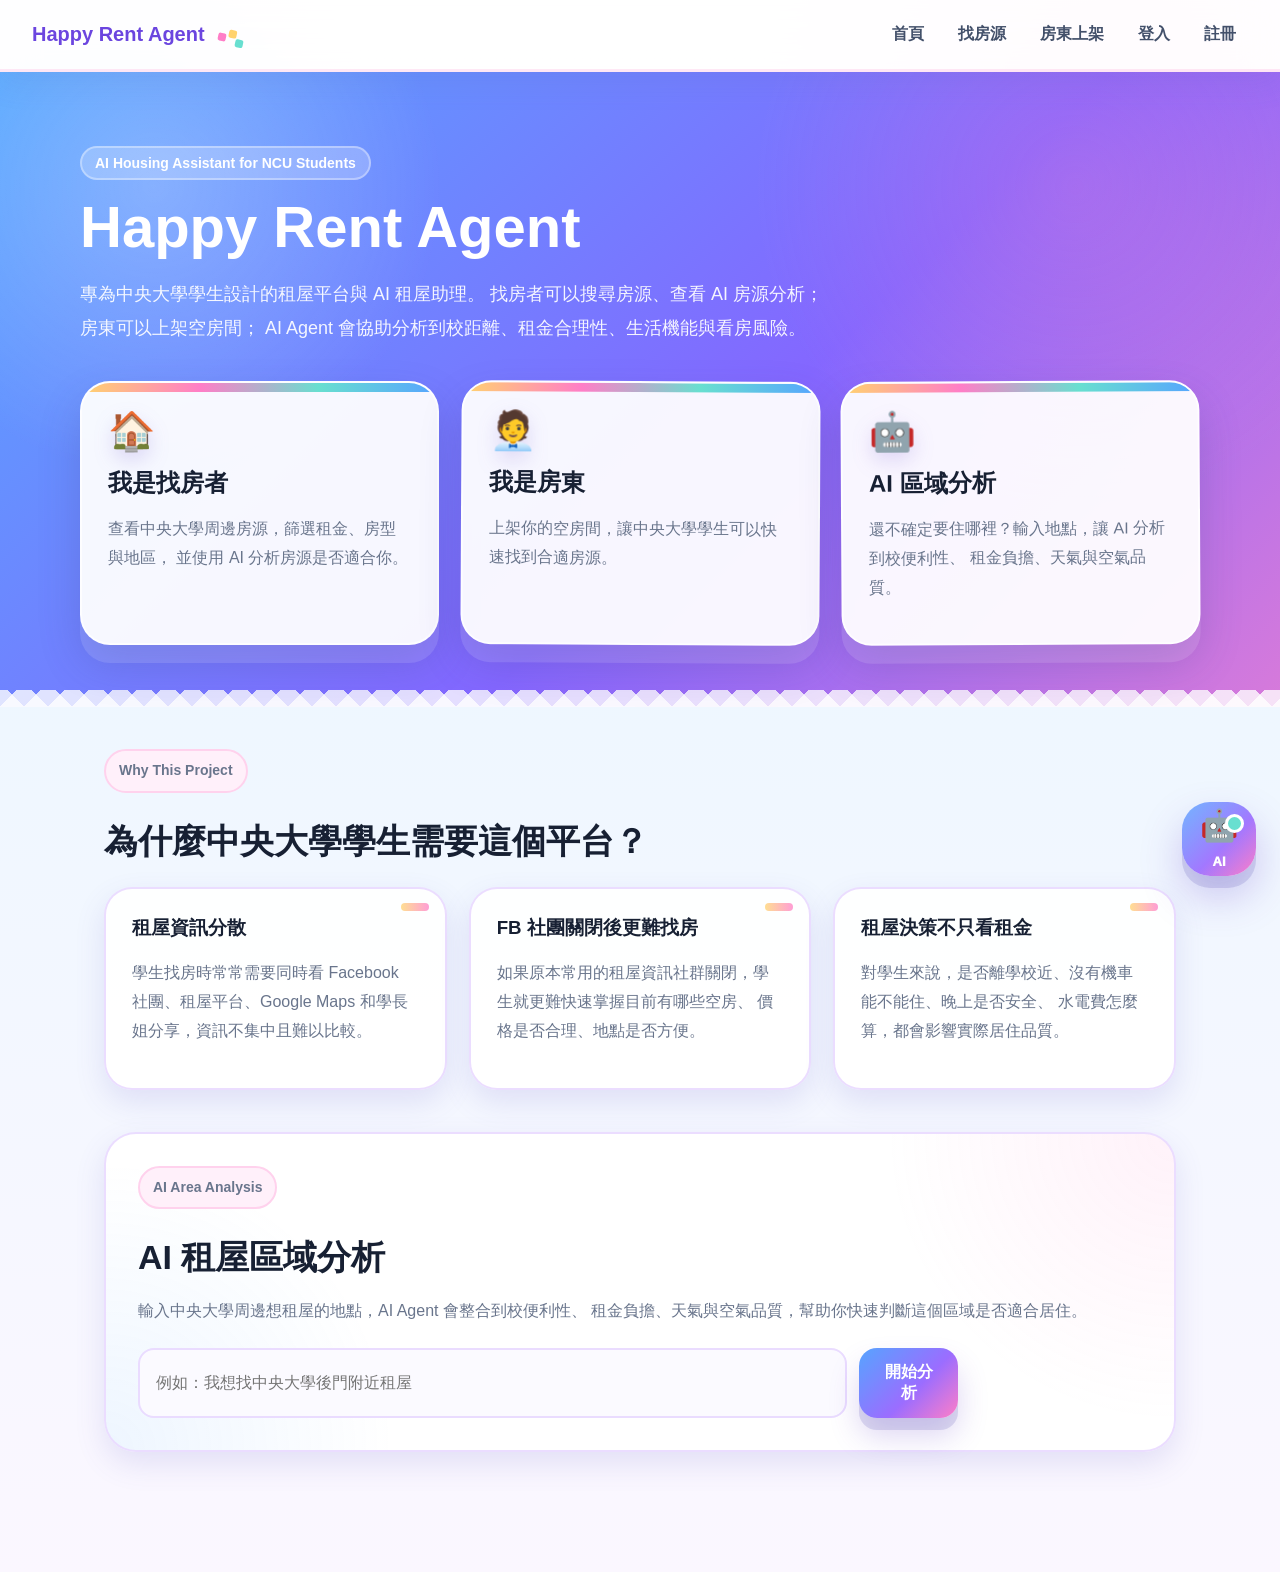
==== commit b83d67fa: "feat: add Gemini chatbot agent" ====
--- a/templates/index.html
+++ b/templates/index.html
@@ -173,6 +173,7 @@
                     <h2>AI 地區摘要</h2>
                     <p id="aiSummary"></p>
                     <p class="coordinate-text" id="coordinateText"></p>
+                    <p class="source-text" id="summarySource"></p>
                 </section>
 
                 <section class="details-grid">
@@ -221,26 +222,49 @@
     </main>
 
     <!-- 右下角 Chatbot -->
-    <section class="chatbot">
-        <div class="chat-header">
-            <strong>AI 租屋助理</strong>
-            <span>Beta</span>
-        </div>
-
-        <div id="chatMessages" class="chat-messages">
-            <div class="bot-message">
-                你好！我是中央大學租屋助理。你可以先輸入地點進行分析，
-                或問我「沒有機車方便嗎？」、「看房要注意什麼？」。
-            </div>
-        </div>
-
-        <div class="chat-input">
-            <input id="chatInput" type="text" placeholder="輸入問題...">
-            <button onclick="sendChat()">送出</button>
+    <section class="chatbot is-collapsed" id="chatbot">
+        <button
+            class="chatbot-toggle"
+            type="button"
+            aria-label="開啟 AI 租屋助理"
+            aria-expanded="false"
+            onclick="toggleChatbot()"
+        >
+            <span class="chatbot-toggle-icon">🤖</span>
+            <span class="chatbot-toggle-text">AI</span>
+        </button>
+
+        <div class="chatbot-panel">
+            <div class="chat-header">
+                <strong>AI 租屋助理</strong>
+                <div class="chat-header-actions">
+                    <span>Beta</span>
+                    <button
+                        class="chat-close-button"
+                        type="button"
+                        aria-label="收合 AI 租屋助理"
+                        onclick="toggleChatbot(false)"
+                    >
+                        ×
+                    </button>
+                </div>
+            </div>
+
+            <div id="chatMessages" class="chat-messages">
+                <div class="bot-message">
+                    你好！我是中央大學租屋助理。你可以先輸入地點進行分析，
+                    或問我「沒有機車方便嗎？」、「看房要注意什麼？」。
+                </div>
+            </div>
+
+            <div class="chat-input">
+                <input id="chatInput" type="text" placeholder="輸入問題...">
+                <button onclick="sendChat()">送出</button>
+            </div>
         </div>
     </section>
 
     <!-- 原本 AI 分析與 chatbot 使用的 JS -->
     <script src="/static/js/app.js"></script>
 </body>
-</html>+</html>
--- a/static/css/style.css
+++ b/static/css/style.css
@@ -1,87 +1,309 @@
+:root {
+    --ink: #172033;
+    --muted: #69758c;
+    --soft: #fff7fe;
+    --surface: rgba(255, 255, 255, 0.93);
+    --surface-solid: #ffffff;
+    --line: #eadcff;
+    --blue: #56a4ff;
+    --blue-deep: #3975f2;
+    --violet: #9b6dff;
+    --violet-deep: #6b45df;
+    --pink: #ff7ec7;
+    --pink-soft: #ffe3f4;
+    --mint: #68dfd0;
+    --sun: #ffd36e;
+    --danger: #e65375;
+    --shadow: 0 22px 54px rgba(95, 82, 191, 0.2);
+    --shadow-soft: 0 12px 30px rgba(95, 82, 191, 0.14);
+    --radius: 24px;
+}
+
 * {
     box-sizing: border-box;
+}
+
+html {
+    scroll-behavior: smooth;
 }
 
 body {
     margin: 0;
     font-family: -apple-system, BlinkMacSystemFont, "Segoe UI", "Noto Sans TC", sans-serif;
-    background: #f6f7fb;
-    color: #1f2937;
-}
-
-.hero {
-    padding: 72px 24px;
-    background: linear-gradient(135deg, #172554, #2563eb);
+    background:
+        radial-gradient(circle at 8% 12%, rgba(104, 223, 208, 0.2), transparent 18rem),
+        radial-gradient(circle at 88% 8%, rgba(255, 126, 199, 0.22), transparent 22rem),
+        linear-gradient(180deg, #fff8fe 0%, #eef7ff 42%, #fbf7ff 100%);
+    color: var(--ink);
+}
+
+a,
+button,
+input,
+select,
+textarea {
+    font: inherit;
+}
+
+button,
+a {
+    transition: background 0.2s ease, color 0.2s ease, border-color 0.2s ease, box-shadow 0.2s ease, transform 0.2s ease;
+}
+
+button:hover,
+.home-action-card:hover,
+.listing-card:hover {
+    transform: translateY(-4px) rotate(-0.2deg);
+}
+
+h1,
+h2,
+h3,
+p {
+    overflow-wrap: anywhere;
+}
+
+h1 {
+    font-size: clamp(38px, 5vw, 58px);
+    line-height: 1.08;
+    margin: 0 0 18px;
+    letter-spacing: 0;
+}
+
+.subtitle {
+    max-width: 760px;
+    line-height: 1.9;
+    font-size: 18px;
+    color: rgba(255, 255, 255, 0.92);
+}
+
+.container {
+    max-width: 1120px;
+    margin: 40px auto 120px;
+    padding: 0 24px;
+}
+
+.hidden {
+    display: none;
+}
+
+.navbar {
+    min-height: 72px;
+    padding: 0 32px;
+    background: rgba(255, 255, 255, 0.88);
+    backdrop-filter: blur(18px);
+    display: flex;
+    align-items: center;
+    justify-content: space-between;
+    border-bottom: 3px solid rgba(255, 126, 199, 0.18);
+    box-shadow: 0 12px 30px rgba(96, 102, 170, 0.1);
+    position: sticky;
+    top: 0;
+    z-index: 20;
+}
+
+.nav-brand {
+    font-weight: 900;
+    color: var(--violet-deep);
+    font-size: 20px;
+    position: relative;
+}
+
+.nav-brand::after {
+    content: "";
+    display: inline-block;
+    width: 8px;
+    height: 8px;
+    margin-left: 8px;
+    border-radius: 2px;
+    background: var(--pink);
+    box-shadow: 10px -5px 0 var(--sun), 18px 3px 0 var(--mint);
+    transform: rotate(12deg);
+}
+
+.nav-links {
+    display: flex;
+    align-items: center;
+    gap: 10px;
+    flex-wrap: wrap;
+    justify-content: flex-end;
+}
+
+.nav-links a {
+    color: #43506a;
+    text-decoration: none;
+    font-weight: 700;
+    padding: 9px 12px;
+    border-radius: 999px;
+}
+
+.nav-links a:hover {
     color: white;
-}
-
-.hero-content {
-    max-width: 980px;
+    background: linear-gradient(135deg, var(--pink), var(--violet));
+    box-shadow: 0 10px 20px rgba(155, 109, 255, 0.2);
+}
+
+.hero,
+.home-hero,
+.listings-hero {
+    padding: 74px 24px 58px;
+    color: white;
+    background:
+        radial-gradient(circle at 12% 18%, rgba(255, 255, 255, 0.24), transparent 18rem),
+        radial-gradient(circle at 84% 18%, rgba(255, 126, 199, 0.22), transparent 20rem),
+        linear-gradient(135deg, #55a7ff 0%, #8467ff 58%, #ff83c9 120%);
+    position: relative;
+    overflow: hidden;
+}
+
+.hero::after,
+.home-hero::after,
+.listings-hero::after {
+    content: "";
+    position: absolute;
+    left: 0;
+    right: 0;
+    bottom: -1px;
+    height: 18px;
+    background:
+        linear-gradient(135deg, transparent 12px, rgba(255, 255, 255, 0.78) 0) 0 0 / 24px 18px,
+        linear-gradient(225deg, transparent 12px, rgba(255, 255, 255, 0.78) 0) 0 0 / 24px 18px;
+}
+
+.hero-content,
+.home-hero-content,
+.listings-hero > div {
+    max-width: 1120px;
     margin: 0 auto;
+    position: relative;
+    z-index: 1;
 }
 
 .tag {
-    display: inline-block;
-    padding: 6px 12px;
+    display: inline-flex;
+    align-items: center;
+    gap: 7px;
+    padding: 7px 13px;
     border-radius: 999px;
-    background: rgba(255, 255, 255, 0.15);
+    background: rgba(255, 255, 255, 0.22);
+    border: 2px solid rgba(255, 255, 255, 0.34);
+    color: inherit;
     font-size: 14px;
-    margin-bottom: 16px;
-}
-
-h1 {
-    font-size: 48px;
+    font-weight: 800;
     margin: 0 0 16px;
 }
 
-.subtitle {
-    max-width: 720px;
-    line-height: 1.8;
-    font-size: 18px;
-    opacity: 0.95;
+.dark-tag {
+    background: #fff0fa;
+    border-color: #ffd2ed;
+    color: var(--violet-deep);
 }
 
 .search-box {
     margin-top: 32px;
     display: flex;
-    max-width: 760px;
+    max-width: 790px;
     gap: 12px;
 }
 
-.search-box input {
-    flex: 1;
-    padding: 16px 18px;
-    border-radius: 14px;
+.search-box input,
+.chat-input input,
+.filter-group input,
+.filter-group select,
+.form-group input,
+.form-group select,
+.form-group textarea {
+    width: 100%;
+    padding: 14px 16px;
+    border-radius: 16px;
+    border: 2px solid var(--line);
+    background: rgba(255, 255, 255, 0.92);
+    color: var(--ink);
+    outline: none;
+}
+
+.search-box input:focus,
+.chat-input input:focus,
+.filter-group input:focus,
+.filter-group select:focus,
+.form-group input:focus,
+.form-group select:focus,
+.form-group textarea:focus {
+    border-color: var(--pink);
+    box-shadow: 0 0 0 5px rgba(255, 126, 199, 0.15);
+}
+
+.search-box button,
+.chat-input button,
+.filter-button,
+.submit-button,
+.primary-link {
     border: none;
-    font-size: 16px;
+    border-radius: 18px;
+    background: linear-gradient(135deg, var(--blue), var(--violet) 58%, var(--pink));
+    color: white;
+    font-weight: 900;
+    cursor: pointer;
+    box-shadow: 0 12px 0 rgba(70, 63, 168, 0.16), 0 18px 30px rgba(98, 64, 200, 0.22);
 }
 
 .search-box button,
 .chat-input button {
     padding: 14px 22px;
-    border: none;
+    min-height: 52px;
+}
+
+.filter-button,
+.submit-button,
+.primary-link {
+    padding: 12px 17px;
+}
+
+.search-box button:hover,
+.chat-input button:hover,
+.filter-button:hover,
+.submit-button:hover,
+.primary-link:hover {
+    background: linear-gradient(135deg, var(--blue-deep), var(--violet-deep) 58%, #f257ad);
+}
+
+.secondary-link {
+    display: inline-block;
+    color: white;
+    text-decoration: none;
+    font-weight: 800;
+    border: 1px solid rgba(255, 255, 255, 0.55);
+    padding: 10px 14px;
     border-radius: 14px;
-    background: #facc15;
-    color: #1f2937;
-    font-weight: 700;
-    cursor: pointer;
-}
-
-.container {
-    max-width: 1100px;
-    margin: 40px auto 120px;
-    padding: 0 24px;
-}
-
-.hidden {
-    display: none;
+}
+
+.secondary-link:hover {
+    background: rgba(255, 255, 255, 0.13);
+}
+
+.loading,
+.card,
+.analysis-panel,
+.detail-card,
+.filter-panel,
+.listing-card,
+.detail-image-card,
+.detail-info-card,
+.detail-section,
+.form-hero,
+.form-section,
+.auth-card,
+.empty-state,
+.problem-card,
+.ai-analysis-home-section {
+    background: var(--surface);
+    border: 2px solid rgba(234, 220, 255, 0.95);
+    box-shadow: var(--shadow-soft);
 }
 
 .loading {
     padding: 24px;
-    border-radius: 18px;
-    background: white;
-    box-shadow: 0 12px 30px rgba(15, 23, 42, 0.08);
+    border-radius: var(--radius);
 }
 
 .cards {
@@ -94,29 +316,43 @@
 .card,
 .analysis-panel,
 .detail-card {
-    background: white;
-    border-radius: 22px;
+    border-radius: var(--radius);
     padding: 24px;
-    box-shadow: 0 12px 30px rgba(15, 23, 42, 0.08);
+    position: relative;
+}
+
+.card::before,
+.detail-card::before,
+.problem-card::before {
+    content: "";
+    position: absolute;
+    top: 14px;
+    right: 16px;
+    width: 28px;
+    height: 8px;
+    border-radius: 999px;
+    background: linear-gradient(90deg, var(--sun), var(--pink));
+    opacity: 0.75;
 }
 
 .card-label {
-    color: #64748b;
+    color: var(--muted);
     font-size: 14px;
+    font-weight: 800;
     margin: 0 0 8px;
 }
 
 .card h3 {
     margin: 0 0 12px;
     font-size: 28px;
-    color: #1d4ed8;
+    color: var(--blue-deep);
 }
 
 .card p,
 .analysis-panel p,
 .detail-card p,
 .detail-card li {
-    line-height: 1.7;
+    line-height: 1.75;
 }
 
 .analysis-panel {
@@ -133,46 +369,154 @@
     grid-column: span 1;
 }
 
+.coordinate-text {
+    margin-top: 12px;
+    color: var(--muted);
+    font-size: 14px;
+}
+
+.source-text {
+    margin-top: 10px;
+    color: #8f9bb4;
+    font-size: 13px;
+}
+
 .chatbot {
     position: fixed;
     right: 24px;
     bottom: 24px;
-    width: 360px;
-    background: white;
-    border-radius: 24px;
-    box-shadow: 0 18px 50px rgba(15, 23, 42, 0.2);
+    width: min(390px, calc(100vw - 32px));
+    z-index: 40;
+    pointer-events: none;
+}
+
+.chatbot-toggle,
+.chatbot-panel {
+    pointer-events: auto;
+}
+
+.chatbot-toggle {
+    width: 74px;
+    height: 74px;
+    margin-left: auto;
+    border: none;
+    border-radius: 28px;
+    background:
+        linear-gradient(135deg, rgba(255, 255, 255, 0.18), transparent),
+        linear-gradient(135deg, var(--blue), var(--violet) 58%, var(--pink));
+    color: white;
+    box-shadow: 0 12px 0 rgba(70, 63, 168, 0.16), 0 20px 42px rgba(98, 64, 200, 0.28);
+    cursor: pointer;
+    display: grid;
+    place-items: center;
+    gap: 0;
+    position: relative;
+}
+
+.chatbot-toggle::after {
+    content: "";
+    position: absolute;
+    top: 12px;
+    right: 12px;
+    width: 13px;
+    height: 13px;
+    border-radius: 50%;
+    background: var(--mint);
+    border: 3px solid white;
+}
+
+.chatbot-toggle-icon {
+    font-size: 31px;
+    line-height: 1;
+}
+
+.chatbot-toggle-text {
+    font-size: 13px;
+    font-weight: 950;
+    line-height: 1;
+}
+
+.chatbot-panel {
+    position: absolute;
+    right: 0;
+    bottom: 0;
+    width: 100%;
+    background: rgba(255, 255, 255, 0.96);
+    border: 2px solid rgba(255, 210, 237, 0.9);
+    border-radius: 28px;
+    box-shadow: var(--shadow);
     overflow: hidden;
-    z-index: 10;
+    transform-origin: bottom right;
+    transform: translateY(0) scale(1);
+    opacity: 1;
+    transition: transform 0.22s ease, opacity 0.22s ease, visibility 0.22s ease;
+}
+
+.chatbot.is-collapsed .chatbot-panel {
+    opacity: 0;
+    visibility: hidden;
+    transform: translateY(14px) scale(0.94);
+    pointer-events: none;
+}
+
+.chatbot:not(.is-collapsed) .chatbot-toggle {
+    transform: translateY(2px) scale(0.92);
+    opacity: 0;
+    pointer-events: none;
 }
 
 .chat-header {
     padding: 16px 18px;
-    background: #172554;
+    background: linear-gradient(135deg, var(--blue), var(--violet), var(--pink));
     color: white;
     display: flex;
     justify-content: space-between;
     align-items: center;
 }
 
+.chat-header-actions {
+    display: flex;
+    align-items: center;
+    gap: 9px;
+}
+
 .chat-header span {
     font-size: 12px;
-    background: #facc15;
-    color: #1f2937;
+    background: rgba(255, 255, 255, 0.22);
+    color: white;
     padding: 4px 8px;
     border-radius: 999px;
+}
+
+.chat-close-button {
+    width: 34px;
+    height: 34px;
+    border: none;
+    border-radius: 50%;
+    background: rgba(255, 255, 255, 0.2);
+    color: white;
+    cursor: pointer;
+    font-size: 24px;
+    font-weight: 700;
+    line-height: 1;
+}
+
+.chat-close-button:hover {
+    background: rgba(255, 255, 255, 0.32);
+    transform: rotate(8deg);
 }
 
 .chat-messages {
     height: 260px;
     padding: 16px;
     overflow-y: auto;
-    background: #f8fafc;
+    background: #fffafe;
 }
 
 .bot-message,
 .user-message {
     padding: 10px 12px;
-    border-radius: 14px;
+    border-radius: 16px;
     margin-bottom: 10px;
     line-height: 1.5;
     font-size: 14px;
@@ -180,11 +524,12 @@
 
 .bot-message {
     background: white;
-    border: 1px solid #e5e7eb;
+    border: 2px solid var(--line);
 }
 
 .user-message {
-    background: #dbeafe;
+    background: #e7f0ff;
+    color: #334078;
     margin-left: 40px;
 }
 
@@ -192,104 +537,14 @@
     padding: 12px;
     display: flex;
     gap: 8px;
-    border-top: 1px solid #e5e7eb;
-}
-
-.chat-input input {
-    flex: 1;
-    border: 1px solid #e5e7eb;
-    border-radius: 12px;
-    padding: 10px;
-}
-
-@media (max-width: 900px) {
-    .cards,
-    .details-grid {
-        grid-template-columns: 1fr;
-    }
-
-    .search-box {
-        flex-direction: column;
-    }
-
-    .chatbot {
-        position: static;
-        width: auto;
-        margin: 24px;
-    }
-
-    h1 {
-        font-size: 36px;
-    }
-}
-
-.coordinate-text {
-    margin-top: 12px;
-    color: #64748b;
-    font-size: 14px;
-}
-.source-text {
-    margin-top: 10px;
-    color: #94a3b8;
-    font-size: 13px;
-}
-
-/* ============================================================
-   Navbar 導覽列
-   ============================================================ */
-
-.navbar {
-    height: 72px;
-    padding: 0 32px;
-    background: white;
-    display: flex;
-    align-items: center;
-    justify-content: space-between;
-    box-shadow: 0 8px 24px rgba(15, 23, 42, 0.06);
-    position: sticky;
-    top: 0;
-    z-index: 20;
-}
-
-.nav-brand {
-    font-weight: 800;
-    color: #172554;
-    font-size: 20px;
-}
-
-.nav-links {
-    display: flex;
-    gap: 18px;
-}
-
-.nav-links a {
-    color: #334155;
-    text-decoration: none;
-    font-weight: 600;
-}
-
-.nav-links a:hover {
-    color: #2563eb;
-}
-
-
-/* ============================================================
-   Listings Page 房源列表頁
-   ============================================================ */
+    border-top: 1px solid var(--line);
+}
 
 .listings-hero {
-    padding: 56px 24px;
-    background: linear-gradient(135deg, #172554, #1d4ed8);
-    color: white;
-}
-
-.listings-hero > div {
-    max-width: 1100px;
-    margin: 0 auto;
+    padding-top: 58px;
 }
 
 .filter-panel {
-    background: white;
     border-radius: 22px;
     padding: 20px;
     margin-bottom: 24px;
@@ -297,7 +552,6 @@
     grid-template-columns: 1.4fr 1fr 1fr auto;
     gap: 16px;
     align-items: end;
-    box-shadow: 0 12px 30px rgba(15, 23, 42, 0.08);
 }
 
 .filter-group {
@@ -306,33 +560,16 @@
     gap: 8px;
 }
 
-.filter-group label {
+.filter-group label,
+.form-group label {
     font-size: 14px;
-    color: #64748b;
-    font-weight: 700;
-}
-
-.filter-group input,
-.filter-group select {
-    padding: 12px 14px;
-    border: 1px solid #e5e7eb;
-    border-radius: 14px;
-    font-size: 15px;
-}
-
-.filter-button {
-    padding: 13px 18px;
-    border: none;
-    border-radius: 14px;
-    background: #facc15;
-    color: #1f2937;
-    font-weight: 800;
-    cursor: pointer;
+    color: #515d78;
+    font-weight: 900;
 }
 
 .listing-count {
     margin: 18px 0;
-    color: #475569;
+    color: #58657d;
 }
 
 .listing-grid {
@@ -342,10 +579,8 @@
 }
 
 .listing-card {
-    background: white;
-    border-radius: 24px;
+    border-radius: 28px;
     overflow: hidden;
-    box-shadow: 0 12px 30px rgba(15, 23, 42, 0.08);
     display: flex;
     flex-direction: column;
 }
@@ -353,7 +588,7 @@
 .listing-image-wrap {
     width: 100%;
     height: 190px;
-    background: #e2e8f0;
+    background: linear-gradient(135deg, #e7efff, #f3eaff);
     overflow: hidden;
 }
 
@@ -364,7 +599,6 @@
     display: block;
 }
 
-/* 圖片載入失敗時，避免畫面整個破掉 */
 .listing-image:not([src]),
 .listing-image[src=""] {
     display: none;
@@ -376,44 +610,64 @@
 
 .listing-topline {
     display: flex;
+    flex-wrap: wrap;
     gap: 8px;
     margin-bottom: 12px;
 }
 
 .area-badge,
-.room-badge {
-    padding: 5px 10px;
+.room-badge,
+.status-badge,
+.checklist-category {
+    display: inline-block;
+    padding: 6px 10px;
     border-radius: 999px;
     font-size: 12px;
-    font-weight: 700;
+    font-weight: 900;
 }
 
 .area-badge {
-    background: #dbeafe;
-    color: #1d4ed8;
+    background: #e5f0ff;
+    color: var(--blue-deep);
 }
 
 .room-badge {
-    background: #fef3c7;
-    color: #92400e;
+    background: #fff0fa;
+    color: var(--violet-deep);
 }
 
 .listing-card h2 {
     font-size: 20px;
     margin: 0 0 8px;
-    color: #0f172a;
+    color: var(--ink);
+}
+
+.listing-address,
+.listing-description,
+.detail-address,
+.detail-description,
+.section-description,
+.problem-card p,
+.home-action-card p,
+.form-hero p,
+.auth-subtitle,
+.section-heading p {
+    color: var(--muted);
+    line-height: 1.8;
 }
 
 .listing-address {
-    color: #64748b;
-    line-height: 1.6;
     min-height: 48px;
+}
+
+.listing-rent,
+.detail-rent {
+    font-weight: 950;
+    color: var(--blue-deep);
 }
 
 .listing-rent {
     font-size: 24px;
-    font-weight: 800;
-    color: #1d4ed8;
     margin: 16px 0 10px;
 }
 
@@ -424,105 +678,49 @@
     margin-bottom: 12px;
 }
 
+.listing-meta span,
+.detail-meta-grid div,
+.feature-item,
+.checkbox-item,
+.smart-checklist-item {
+    background: #f6f4ff;
+    border: 2px solid #e8e3ff;
+    border-radius: 16px;
+}
+
 .listing-meta span {
-    background: #f1f5f9;
     padding: 6px 9px;
-    border-radius: 10px;
     font-size: 13px;
-    color: #475569;
+    color: #56637b;
 }
 
 .listing-description {
-    color: #475569;
-    line-height: 1.7;
     min-height: 52px;
 }
 
-.listing-actions {
+.listing-actions,
+.hero-actions,
+.light-actions {
     margin-top: 16px;
 }
 
 .primary-link {
     display: inline-block;
     text-decoration: none;
-    background: #172554;
-    color: white;
-    padding: 10px 14px;
-    border-radius: 12px;
-    font-weight: 700;
-}
-
-.primary-link:hover {
-    background: #1d4ed8;
-}
-
-
-/* ============================================================
-   Responsive
-   ============================================================ */
-
-@media (max-width: 1000px) {
-    .listing-grid {
-        grid-template-columns: repeat(2, 1fr);
-    }
-
-    .filter-panel {
-        grid-template-columns: 1fr 1fr;
-    }
-}
-
-@media (max-width: 680px) {
-    .navbar {
-        padding: 0 18px;
-    }
-
-    .nav-links {
-        gap: 10px;
-        font-size: 14px;
-    }
-
-    .listing-grid {
-        grid-template-columns: 1fr;
-    }
-
-    .filter-panel {
-        grid-template-columns: 1fr;
-    }
-}
-
-.hero-actions {
-    margin-top: 18px;
-}
-
-.secondary-link {
-    display: inline-block;
-    color: white;
-    text-decoration: none;
-    font-weight: 700;
-    border: 1px solid rgba(255, 255, 255, 0.45);
-    padding: 10px 14px;
-    border-radius: 12px;
-}
-
-.secondary-link:hover {
-    background: rgba(255, 255, 255, 0.12);
-}
-/* ============================================================
-   Listing Detail Page 房源詳細頁
-   ============================================================ */
+}
 
 .back-link-wrap {
     margin-bottom: 20px;
 }
 
 .back-link {
-    color: #2563eb;
+    color: var(--violet-deep);
     text-decoration: none;
-    font-weight: 700;
+    font-weight: 900;
 }
 
 .back-link:hover {
-    text-decoration: underline;
+    color: var(--blue-deep);
 }
 
 .detail-layout {
@@ -535,9 +733,7 @@
 .detail-image-card,
 .detail-info-card,
 .detail-section {
-    background: white;
     border-radius: 24px;
-    box-shadow: 0 12px 30px rgba(15, 23, 42, 0.08);
 }
 
 .detail-image-card {
@@ -553,25 +749,19 @@
     display: block;
 }
 
-.detail-info-card {
+.detail-info-card,
+.detail-section {
     padding: 28px;
 }
 
 .detail-info-card h1 {
-    color: #0f172a;
+    color: var(--ink);
     font-size: 34px;
     margin: 14px 0 12px;
 }
 
-.detail-address {
-    color: #64748b;
-    line-height: 1.7;
-}
-
 .detail-rent {
     font-size: 34px;
-    font-weight: 900;
-    color: #1d4ed8;
     margin: 24px 0;
 }
 
@@ -583,47 +773,41 @@
 }
 
 .detail-meta-grid div {
-    background: #f8fafc;
-    border-radius: 16px;
     padding: 14px;
 }
 
 .meta-label {
     display: block;
-    color: #64748b;
+    color: var(--muted);
     font-size: 13px;
     margin-bottom: 6px;
-}
-
-.detail-description {
-    color: #475569;
-    line-height: 1.8;
 }
 
 .contact-box {
     margin-top: 22px;
     padding: 18px;
-    background: #eff6ff;
-    border-radius: 18px;
-}
-
-.contact-box h3 {
+    background: linear-gradient(135deg, #eef7ff, #fff0fa);
+    border: 2px solid #ded7ff;
+    border-radius: 20px;
+}
+
+.contact-box h3,
+.detail-section h2,
+.section-heading h2,
+.form-section h2,
+.problem-card h3,
+.home-action-card h2,
+.empty-state h2 {
+    color: var(--ink);
+}
+
+.detail-section {
+    margin-bottom: 28px;
+}
+
+.detail-section h2,
+.form-section h2 {
     margin-top: 0;
-    color: #172554;
-}
-
-.contact-box p {
-    margin: 8px 0;
-}
-
-.detail-section {
-    padding: 28px;
-    margin-bottom: 28px;
-}
-
-.detail-section h2 {
-    margin-top: 0;
-    color: #0f172a;
 }
 
 .feature-grid {
@@ -633,53 +817,367 @@
 }
 
 .feature-item {
-    background: #f8fafc;
-    border-radius: 16px;
     padding: 14px;
-    color: #334155;
-    font-weight: 700;
+    color: #43506a;
+    font-weight: 800;
 }
 
 .ai-detail-section {
-    background: #f8fafc;
+    background: rgba(250, 249, 255, 0.92);
 }
 
 .section-heading-row {
     display: flex;
     justify-content: space-between;
     align-items: center;
-}
-
-.dark-tag {
-    background: #dbeafe;
-    color: #1d4ed8;
+    gap: 16px;
 }
 
 .detail-ai-cards {
     grid-template-columns: repeat(4, 1fr);
 }
 
-.checklist-grid {
+.checklist-grid,
+.smart-checklist-list {
     display: grid;
     grid-template-columns: repeat(2, 1fr);
     gap: 14px;
 }
 
-.checklist-item {
-    background: #f8fafc;
-    border-left: 5px solid #facc15;
+.checklist-item,
+.smart-checklist-item {
+    border-left: 7px solid var(--pink);
+    padding: 14px 16px;
+    color: #43506a;
+    font-weight: 800;
+}
+
+.smart-checklist-item {
+    padding: 18px;
+}
+
+.checklist-category {
+    background: #e5edff;
+    color: var(--blue-deep);
+    margin-bottom: 10px;
+}
+
+.smart-checklist-item h3 {
+    margin: 0 0 10px;
+    color: var(--ink);
+    font-size: 17px;
+}
+
+.smart-checklist-item p {
+    margin: 0;
+    color: var(--muted);
+    line-height: 1.7;
+}
+
+.form-hero,
+.form-section {
+    border-radius: 24px;
+}
+
+.form-hero {
+    padding: 32px;
+    margin-bottom: 24px;
+}
+
+.form-hero h1 {
+    color: var(--ink);
+    font-size: 38px;
+    margin: 12px 0;
+}
+
+.error-box {
+    background: #fff0f4;
+    color: #b4244a;
+    border: 2px solid #ffc9d8;
+    border-radius: 16px;
+    padding: 14px 18px;
+    margin-bottom: 20px;
+    font-weight: 800;
+}
+
+.listing-form {
+    display: flex;
+    flex-direction: column;
+    gap: 24px;
+}
+
+.form-section {
+    padding: 28px;
+}
+
+.form-grid {
+    display: grid;
+    grid-template-columns: repeat(2, 1fr);
+    gap: 18px;
+}
+
+.form-group {
+    display: flex;
+    flex-direction: column;
+    gap: 8px;
+}
+
+.form-group textarea {
+    resize: vertical;
+}
+
+.wide-field {
+    grid-column: span 2;
+}
+
+.checkbox-grid {
+    display: grid;
+    grid-template-columns: repeat(4, 1fr);
+    gap: 14px;
+    margin-bottom: 20px;
+}
+
+.checkbox-item {
+    padding: 14px;
+    color: #43506a;
+    font-weight: 800;
+    display: flex;
+    align-items: center;
+    gap: 8px;
+}
+
+.checkbox-item input {
+    width: 16px;
+    height: 16px;
+    accent-color: var(--violet);
+}
+
+.form-actions {
+    display: flex;
+    justify-content: flex-end;
+    align-items: center;
+    gap: 14px;
+    margin-bottom: 60px;
+}
+
+.cancel-link {
+    text-decoration: none;
+    color: var(--muted);
+    font-weight: 800;
+}
+
+.auth-container {
+    min-height: calc(100vh - 72px);
+    display: flex;
+    align-items: center;
+    justify-content: center;
+    padding: 40px 24px;
+}
+
+.auth-card {
+    width: 100%;
+    max-width: 480px;
+    border-radius: 26px;
+    padding: 34px;
+    box-shadow: var(--shadow);
+}
+
+.auth-card h1 {
+    color: var(--ink);
+    margin: 12px 0;
+    font-size: 36px;
+}
+
+.full-button {
+    width: 100%;
+    margin-top: 18px;
+}
+
+.auth-bottom-text {
+    text-align: center;
+    margin-top: 20px;
+    color: var(--muted);
+}
+
+.auth-bottom-text a {
+    color: var(--violet-deep);
+    text-decoration: none;
+    font-weight: 900;
+}
+
+.empty-state {
+    grid-column: 1 / -1;
+    border-radius: 24px;
+    padding: 34px;
+    text-align: center;
+}
+
+.dashboard-actions {
+    display: flex;
+    align-items: center;
+    gap: 10px;
+    flex-wrap: wrap;
+}
+
+.edit-link,
+.danger-button {
+    display: inline-block;
+    border: none;
+    text-decoration: none;
+    padding: 10px 14px;
     border-radius: 14px;
-    padding: 14px 16px;
-    color: #334155;
-    font-weight: 700;
-}
-
-
-/* ============================================================
-   Listing Detail Responsive
-   ============================================================ */
+    font-weight: 900;
+    cursor: pointer;
+    font-family: inherit;
+}
+
+.edit-link {
+    background: #e3f1ff;
+    color: #2364b5;
+}
+
+.edit-link:hover {
+    background: #d4e9ff;
+}
+
+.danger-button {
+    background: #fff0f4;
+    color: var(--danger);
+}
+
+.danger-button:hover {
+    background: #ffe1eb;
+}
+
+.dashboard-actions form {
+    margin: 0;
+}
+
+.available-badge {
+    background: #e6fbf5;
+    color: #147a66;
+}
+
+.inactive-badge {
+    background: #eef0f6;
+    color: #596276;
+}
+
+.home-hero {
+    padding-bottom: 62px;
+}
+
+.home-action-grid {
+    display: grid;
+    grid-template-columns: repeat(3, 1fr);
+    gap: 22px;
+    margin-top: 36px;
+}
+
+.home-action-card {
+    display: block;
+    text-decoration: none;
+    color: var(--ink);
+    background: rgba(255, 255, 255, 0.94);
+    border: 2px solid rgba(255, 255, 255, 0.72);
+    border-radius: 30px;
+    padding: 26px;
+    box-shadow: 0 18px 0 rgba(255, 255, 255, 0.12), 0 20px 42px rgba(58, 62, 130, 0.22);
+    position: relative;
+    overflow: hidden;
+}
+
+.home-action-card::before {
+    content: "";
+    position: absolute;
+    inset: 0 0 auto;
+    height: 9px;
+    background: linear-gradient(90deg, var(--sun), var(--pink), var(--mint), var(--blue));
+}
+
+.home-action-card:nth-child(2) {
+    transform: rotate(0.3deg);
+}
+
+.home-action-card:nth-child(3) {
+    transform: rotate(-0.3deg);
+}
+
+.action-icon {
+    font-size: 38px;
+    display: inline-block;
+    margin-bottom: 14px;
+    filter: drop-shadow(0 8px 10px rgba(98, 64, 200, 0.18));
+}
+
+.home-action-card h2 {
+    margin: 0 0 10px;
+    font-size: 24px;
+}
+
+.problem-section,
+.ai-analysis-home-section {
+    margin: 42px 0;
+}
+
+.section-heading {
+    margin-bottom: 22px;
+}
+
+.section-heading h2 {
+    font-size: 34px;
+    margin: 10px 0;
+}
+
+.problem-grid {
+    display: grid;
+    grid-template-columns: repeat(3, 1fr);
+    gap: 22px;
+}
+
+.problem-card {
+    border-radius: 28px;
+    padding: 26px;
+    position: relative;
+}
+
+.problem-card h3 {
+    margin-top: 0;
+}
+
+.ai-analysis-home-section {
+    border-radius: 32px;
+    padding: 32px;
+    background:
+        radial-gradient(circle at top right, rgba(255, 126, 199, 0.1), transparent 18rem),
+        radial-gradient(circle at bottom left, rgba(86, 164, 255, 0.1), transparent 18rem),
+        rgba(255, 255, 255, 0.94);
+}
+
+.light-search-box {
+    margin-top: 20px;
+    max-width: 820px;
+}
+
+.light-search-box input {
+    background: #fbfaff;
+}
+
+.markdown-like-text {
+    white-space: pre-line;
+    line-height: 1.8;
+    color: #43506a;
+}
 
 @media (max-width: 1000px) {
+    .listing-grid {
+        grid-template-columns: repeat(2, 1fr);
+    }
+
+    .filter-panel {
+        grid-template-columns: 1fr 1fr;
+    }
+
     .detail-layout {
         grid-template-columns: 1fr;
     }
@@ -693,476 +1191,82 @@
     }
 }
 
+@media (max-width: 900px) {
+    .cards,
+    .details-grid,
+    .home-action-grid,
+    .problem-grid {
+        grid-template-columns: 1fr;
+    }
+
+    .search-box {
+        flex-direction: column;
+    }
+
+    .chatbot {
+        right: 14px;
+        bottom: 14px;
+        width: min(360px, calc(100vw - 28px));
+    }
+
+    .ai-analysis-home-section {
+        padding: 22px;
+    }
+}
+
+@media (max-width: 800px) {
+    .form-grid,
+    .checkbox-grid,
+    .smart-checklist-list {
+        grid-template-columns: 1fr;
+    }
+
+    .wide-field {
+        grid-column: span 1;
+    }
+
+    .form-actions {
+        justify-content: stretch;
+        flex-direction: column;
+        align-items: stretch;
+    }
+
+    .submit-button,
+    .cancel-link {
+        text-align: center;
+    }
+}
+
 @media (max-width: 680px) {
-    .detail-info-card h1 {
-        font-size: 28px;
-    }
-
-    .detail-rent {
-        font-size: 28px;
-    }
-
+    .navbar {
+        padding: 14px 18px;
+        align-items: flex-start;
+        flex-direction: column;
+        gap: 10px;
+    }
+
+    .nav-links {
+        gap: 6px;
+        font-size: 14px;
+        justify-content: flex-start;
+    }
+
+    .listing-grid,
+    .filter-panel,
     .detail-meta-grid,
     .detail-ai-cards,
     .feature-grid,
     .checklist-grid {
         grid-template-columns: 1fr;
     }
-}
-/* ============================================================
-   New Listing Form 房東上架頁
-   ============================================================ */
-
-.form-hero {
-    background: white;
-    border-radius: 24px;
-    padding: 32px;
-    margin-bottom: 24px;
-    box-shadow: 0 12px 30px rgba(15, 23, 42, 0.08);
-}
-
-.form-hero h1 {
-    color: #0f172a;
-    font-size: 38px;
-    margin: 12px 0;
-}
-
-.form-hero p {
-    color: #475569;
-    line-height: 1.8;
-    max-width: 760px;
-}
-
-.error-box {
-    background: #fee2e2;
-    color: #991b1b;
-    border-radius: 16px;
-    padding: 14px 18px;
-    margin-bottom: 20px;
-    font-weight: 700;
-}
-
-.listing-form {
-    display: flex;
-    flex-direction: column;
-    gap: 24px;
-}
-
-.form-section {
-    background: white;
-    border-radius: 24px;
-    padding: 28px;
-    box-shadow: 0 12px 30px rgba(15, 23, 42, 0.08);
-}
-
-.form-section h2 {
-    margin-top: 0;
-    color: #0f172a;
-}
-
-.form-grid {
-    display: grid;
-    grid-template-columns: repeat(2, 1fr);
-    gap: 18px;
-}
-
-.form-group {
-    display: flex;
-    flex-direction: column;
-    gap: 8px;
-}
-
-.form-group label {
-    font-weight: 800;
-    color: #334155;
-}
-
-.form-group input,
-.form-group select,
-.form-group textarea {
-    padding: 13px 14px;
-    border: 1px solid #e5e7eb;
-    border-radius: 14px;
-    font-size: 15px;
-    font-family: inherit;
-}
-
-.form-group textarea {
-    resize: vertical;
-}
-
-.wide-field {
-    grid-column: span 2;
-}
-
-.checkbox-grid {
-    display: grid;
-    grid-template-columns: repeat(4, 1fr);
-    gap: 14px;
-    margin-bottom: 20px;
-}
-
-.checkbox-item {
-    background: #f8fafc;
-    padding: 14px;
-    border-radius: 14px;
-    color: #334155;
-    font-weight: 700;
-    display: flex;
-    align-items: center;
-    gap: 8px;
-}
-
-.checkbox-item input {
-    width: 16px;
-    height: 16px;
-}
-
-.form-actions {
-    display: flex;
-    justify-content: flex-end;
-    align-items: center;
-    gap: 14px;
-    margin-bottom: 60px;
-}
-
-.cancel-link {
-    text-decoration: none;
-    color: #64748b;
-    font-weight: 700;
-}
-
-.submit-button {
-    border: none;
-    border-radius: 14px;
-    padding: 14px 22px;
-    background: #172554;
-    color: white;
-    font-weight: 800;
-    cursor: pointer;
-}
-
-.submit-button:hover {
-    background: #1d4ed8;
-}
-
-@media (max-width: 800px) {
-    .form-grid,
-    .checkbox-grid {
-        grid-template-columns: 1fr;
-    }
-
-    .wide-field {
-        grid-column: span 1;
-    }
-
-    .form-actions {
-        justify-content: stretch;
-        flex-direction: column;
-        align-items: stretch;
-    }
-
-    .submit-button,
-    .cancel-link {
-        text-align: center;
-    }
-}
-
-/* ============================================================
-   Auth Pages 登入 / 註冊頁
-   ============================================================ */
-
-.auth-container {
-    min-height: calc(100vh - 72px);
-    display: flex;
-    align-items: center;
-    justify-content: center;
-    padding: 40px 24px;
-}
-
-.auth-card {
-    width: 100%;
-    max-width: 480px;
-    background: white;
-    border-radius: 26px;
-    padding: 34px;
-    box-shadow: 0 18px 50px rgba(15, 23, 42, 0.12);
-}
-
-.auth-card h1 {
-    color: #0f172a;
-    margin: 12px 0;
-    font-size: 36px;
-}
-
-.auth-subtitle {
-    color: #64748b;
-    line-height: 1.7;
-    margin-bottom: 24px;
-}
-
-.full-button {
-    width: 100%;
-    margin-top: 18px;
-}
-
-.auth-bottom-text {
-    text-align: center;
-    margin-top: 20px;
-    color: #64748b;
-}
-
-.auth-bottom-text a {
-    color: #2563eb;
-    text-decoration: none;
-    font-weight: 800;
-}
-
-.auth-bottom-text a:hover {
-    text-decoration: underline;
-}
-
-.light-actions {
-    margin-top: 18px;
-}
-
-.empty-state {
-    grid-column: 1 / -1;
-    background: white;
-    border-radius: 24px;
-    padding: 34px;
-    text-align: center;
-    box-shadow: 0 12px 30px rgba(15, 23, 42, 0.08);
-}
-
-.empty-state h2 {
-    color: #0f172a;
-}
-/* ============================================================
-   Listing AI Analysis 房源 AI 分析
-   ============================================================ */
-
-.listing-ai-grid {
-    margin-top: 24px;
-}
-
-.listing-ai-grid ul {
-    padding-left: 20px;
-    line-height: 1.8;
-}
-
-.wide-ai-card {
-    grid-column: span 1;
-}
-
-@media (max-width: 800px) {
-    .wide-ai-card {
-        grid-column: span 1;
-    }
-}
-
-/* ============================================================
-   Landlord Dashboard Actions 房東後台按鈕
-   ============================================================ */
-
-.dashboard-actions {
-    display: flex;
-    align-items: center;
-    gap: 10px;
-    flex-wrap: wrap;
-}
-
-/* 編輯按鈕 */
-.edit-link {
-    display: inline-block;
-    text-decoration: none;
-    background: #e0f2fe;
-    color: #0369a1;
-    padding: 10px 14px;
-    border-radius: 12px;
-    font-weight: 800;
-}
-
-.edit-link:hover {
-    background: #bae6fd;
-}
-
-/* 下架按鈕 */
-.danger-button {
-    border: none;
-    background: #fee2e2;
-    color: #991b1b;
-    padding: 10px 14px;
-    border-radius: 12px;
-    font-weight: 800;
-    cursor: pointer;
-    font-family: inherit;
-}
-
-.danger-button:hover {
-    background: #fecaca;
-}
-
-/* 讓 form 不要有多餘 margin */
-.dashboard-actions form {
-    margin: 0;
-}
-
-.status-badge {
-    display: inline-block;
-    padding: 5px 9px;
-    border-radius: 999px;
-    font-size: 13px;
-    font-weight: 800;
-}
-
-.available-badge {
-    background: #dcfce7;
-    color: #166534;
-}
-
-.inactive-badge {
-    background: #e5e7eb;
-    color: #374151;
-}
-/* ============================================================
-   Home Page 新首頁
-   ============================================================ */
-
-.home-hero {
-    padding: 72px 24px 56px;
-    background: linear-gradient(135deg, #172554, #2563eb);
-    color: white;
-}
-
-.home-hero-content {
-    max-width: 1100px;
-    margin: 0 auto;
-}
-
-.home-hero h1 {
-    font-size: 56px;
-    margin: 0 0 16px;
-}
-
-.home-action-grid {
-    display: grid;
-    grid-template-columns: repeat(3, 1fr);
-    gap: 22px;
-    margin-top: 36px;
-}
-
-.home-action-card {
-    display: block;
-    text-decoration: none;
-    color: #0f172a;
-    background: white;
-    border-radius: 26px;
-    padding: 26px;
-    box-shadow: 0 18px 50px rgba(15, 23, 42, 0.16);
-    transition: transform 0.2s ease, box-shadow 0.2s ease;
-}
-
-.home-action-card:hover {
-    transform: translateY(-4px);
-    box-shadow: 0 24px 70px rgba(15, 23, 42, 0.22);
-}
-
-.action-icon {
-    font-size: 34px;
-    display: inline-block;
-    margin-bottom: 14px;
-}
-
-.home-action-card h2 {
-    margin: 0 0 10px;
-    font-size: 24px;
-    color: #172554;
-}
-
-.home-action-card p {
-    color: #475569;
-    line-height: 1.7;
-}
-
-.problem-section,
-.ai-analysis-home-section {
-    margin: 42px 0;
-}
-
-.section-heading {
-    margin-bottom: 22px;
-}
-
-.section-heading h2 {
-    color: #0f172a;
-    font-size: 34px;
-    margin: 10px 0;
-}
-
-.section-heading p {
-    color: #475569;
-    line-height: 1.8;
-    max-width: 780px;
-}
-
-.problem-grid {
-    display: grid;
-    grid-template-columns: repeat(3, 1fr);
-    gap: 22px;
-}
-
-.problem-card {
-    background: white;
-    border-radius: 24px;
-    padding: 26px;
-    box-shadow: 0 12px 30px rgba(15, 23, 42, 0.08);
-}
-
-.problem-card h3 {
-    color: #172554;
-    margin-top: 0;
-}
-
-.problem-card p {
-    color: #475569;
-    line-height: 1.8;
-}
-
-.ai-analysis-home-section {
-    background: white;
-    border-radius: 28px;
-    padding: 32px;
-    box-shadow: 0 12px 30px rgba(15, 23, 42, 0.08);
-}
-
-.light-search-box {
-    margin-top: 20px;
-    max-width: 820px;
-}
-
-.light-search-box input {
-    border: 1px solid #e5e7eb;
-    background: #f8fafc;
-}
-
-.light-search-box button {
-    background: #172554;
-    color: white;
-}
-
-/* 手機版 */
-@media (max-width: 900px) {
-    .home-action-grid,
-    .problem-grid {
-        grid-template-columns: 1fr;
-    }
-
-    .home-hero h1 {
-        font-size: 42px;
-    }
-
-    .ai-analysis-home-section {
-        padding: 22px;
-    }
-}+
+    .detail-info-card h1,
+    .detail-rent {
+        font-size: 28px;
+    }
+
+    .container {
+        padding: 0 18px;
+        margin-top: 28px;
+    }
+}
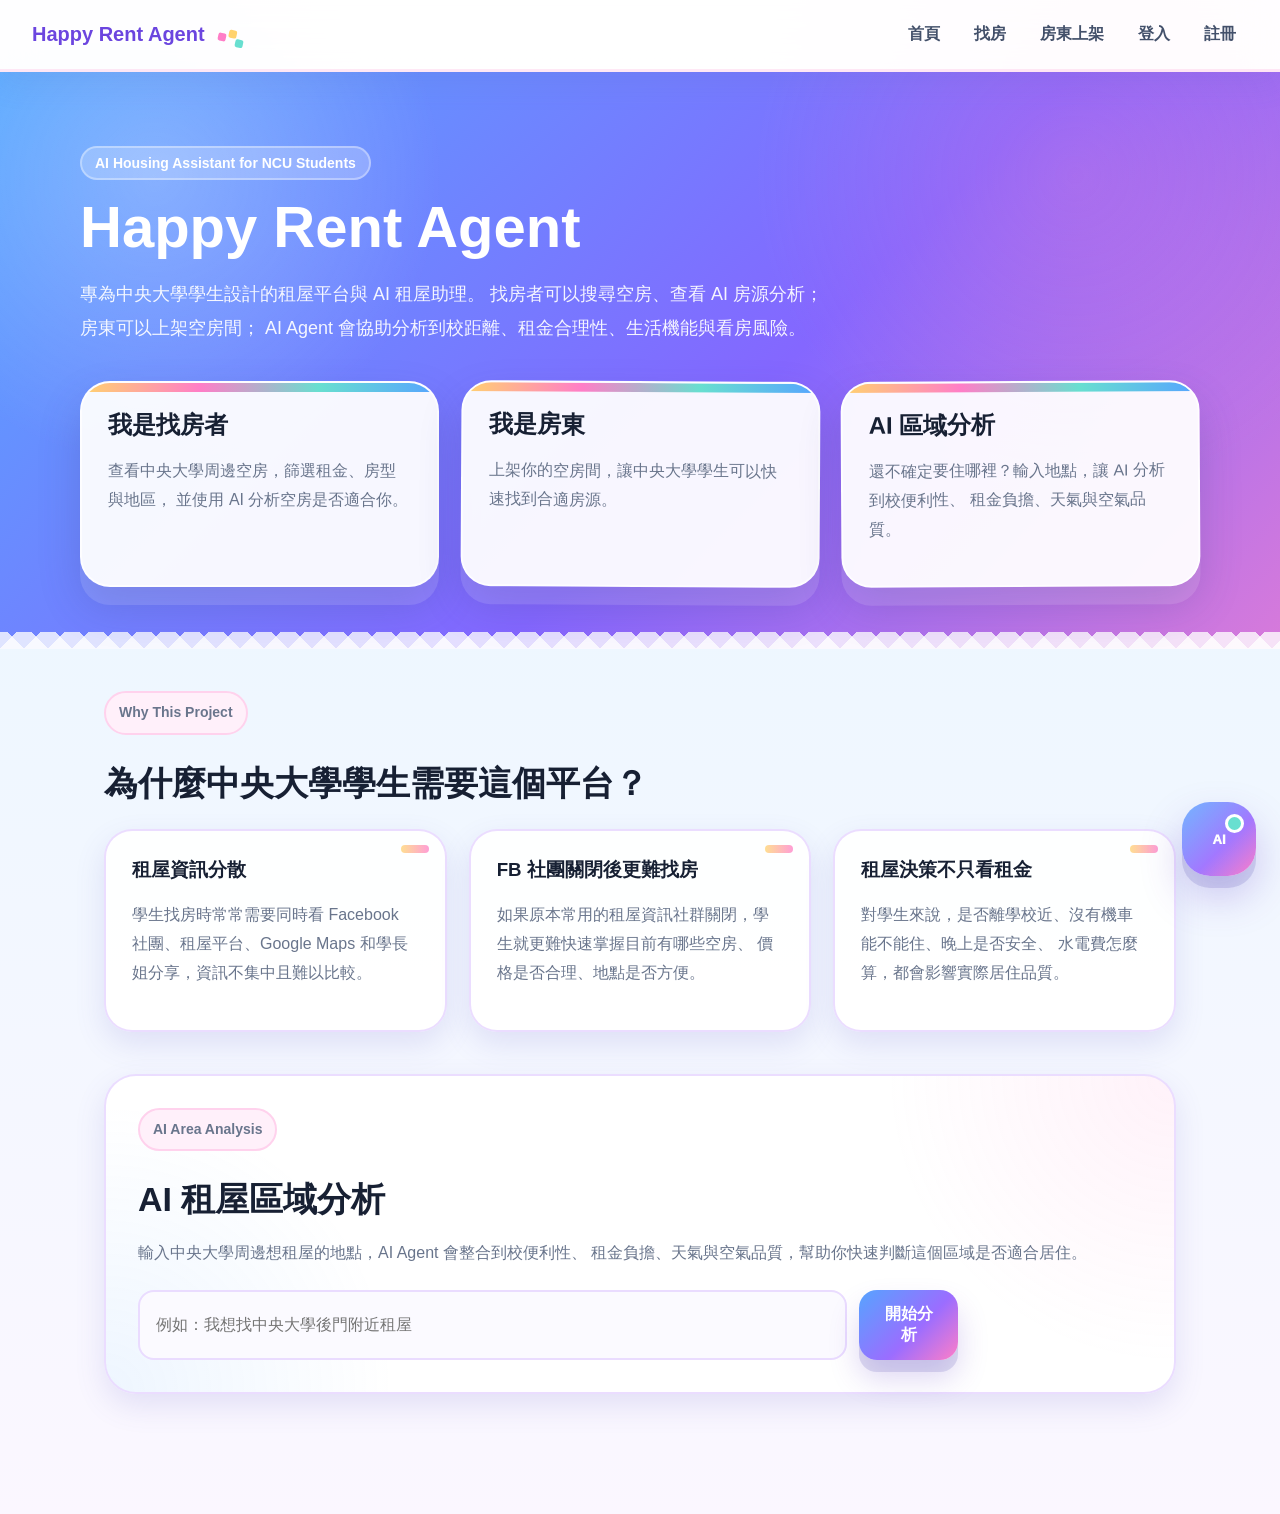
==== commit fa229135: "fix: 微調頁面" ====
--- a/templates/index.html
+++ b/templates/index.html
@@ -21,7 +21,7 @@
 
         <div class="nav-links">
             <a href="/">首頁</a>
-            <a href="/listings">找房源</a>
+            <a href="/listings">找房</a>
             <a href="/landlord/new">房東上架</a>
             <a href="/login">登入</a>
             <a href="/register">註冊</a>
@@ -38,7 +38,7 @@
 
             <p class="subtitle">
                 專為中央大學學生設計的租屋平台與 AI 租屋助理。
-                找房者可以搜尋房源、查看 AI 房源分析；房東可以上架空房間；
+                找房者可以搜尋空房、查看 AI 房源分析；房東可以上架空房間；
                 AI Agent 會協助分析到校距離、租金合理性、生活機能與看房風險。
             </p>
 
@@ -47,17 +47,15 @@
 
                 <!-- 找房者入口 -->
                 <a href="/listings" class="home-action-card">
-                    <span class="action-icon">🏠</span>
                     <h2>我是找房者</h2>
                     <p>
-                        查看中央大學周邊房源，篩選租金、房型與地區，
-                        並使用 AI 分析房源是否適合你。
+                        查看中央大學周邊空房，篩選租金、房型與地區，
+                        並使用 AI 分析空房是否適合你。
                     </p>
                 </a>
 
                 <!-- 房東入口 -->
                 <a href="/landlord/new" class="home-action-card">
-                    <span class="action-icon">🧑‍💼</span>
                     <h2>我是房東</h2>
                     <p>
                         上架你的空房間，讓中央大學學生可以快速找到合適房源。
@@ -66,7 +64,6 @@
 
                 <!-- AI 分析入口 -->
                 <a href="#ai-area-analysis" class="home-action-card">
-                    <span class="action-icon">🤖</span>
                     <h2>AI 區域分析</h2>
                     <p>
                         還不確定要住哪裡？輸入地點，讓 AI 分析到校便利性、
@@ -230,7 +227,6 @@
             aria-expanded="false"
             onclick="toggleChatbot()"
         >
-            <span class="chatbot-toggle-icon">🤖</span>
             <span class="chatbot-toggle-text">AI</span>
         </button>
 
